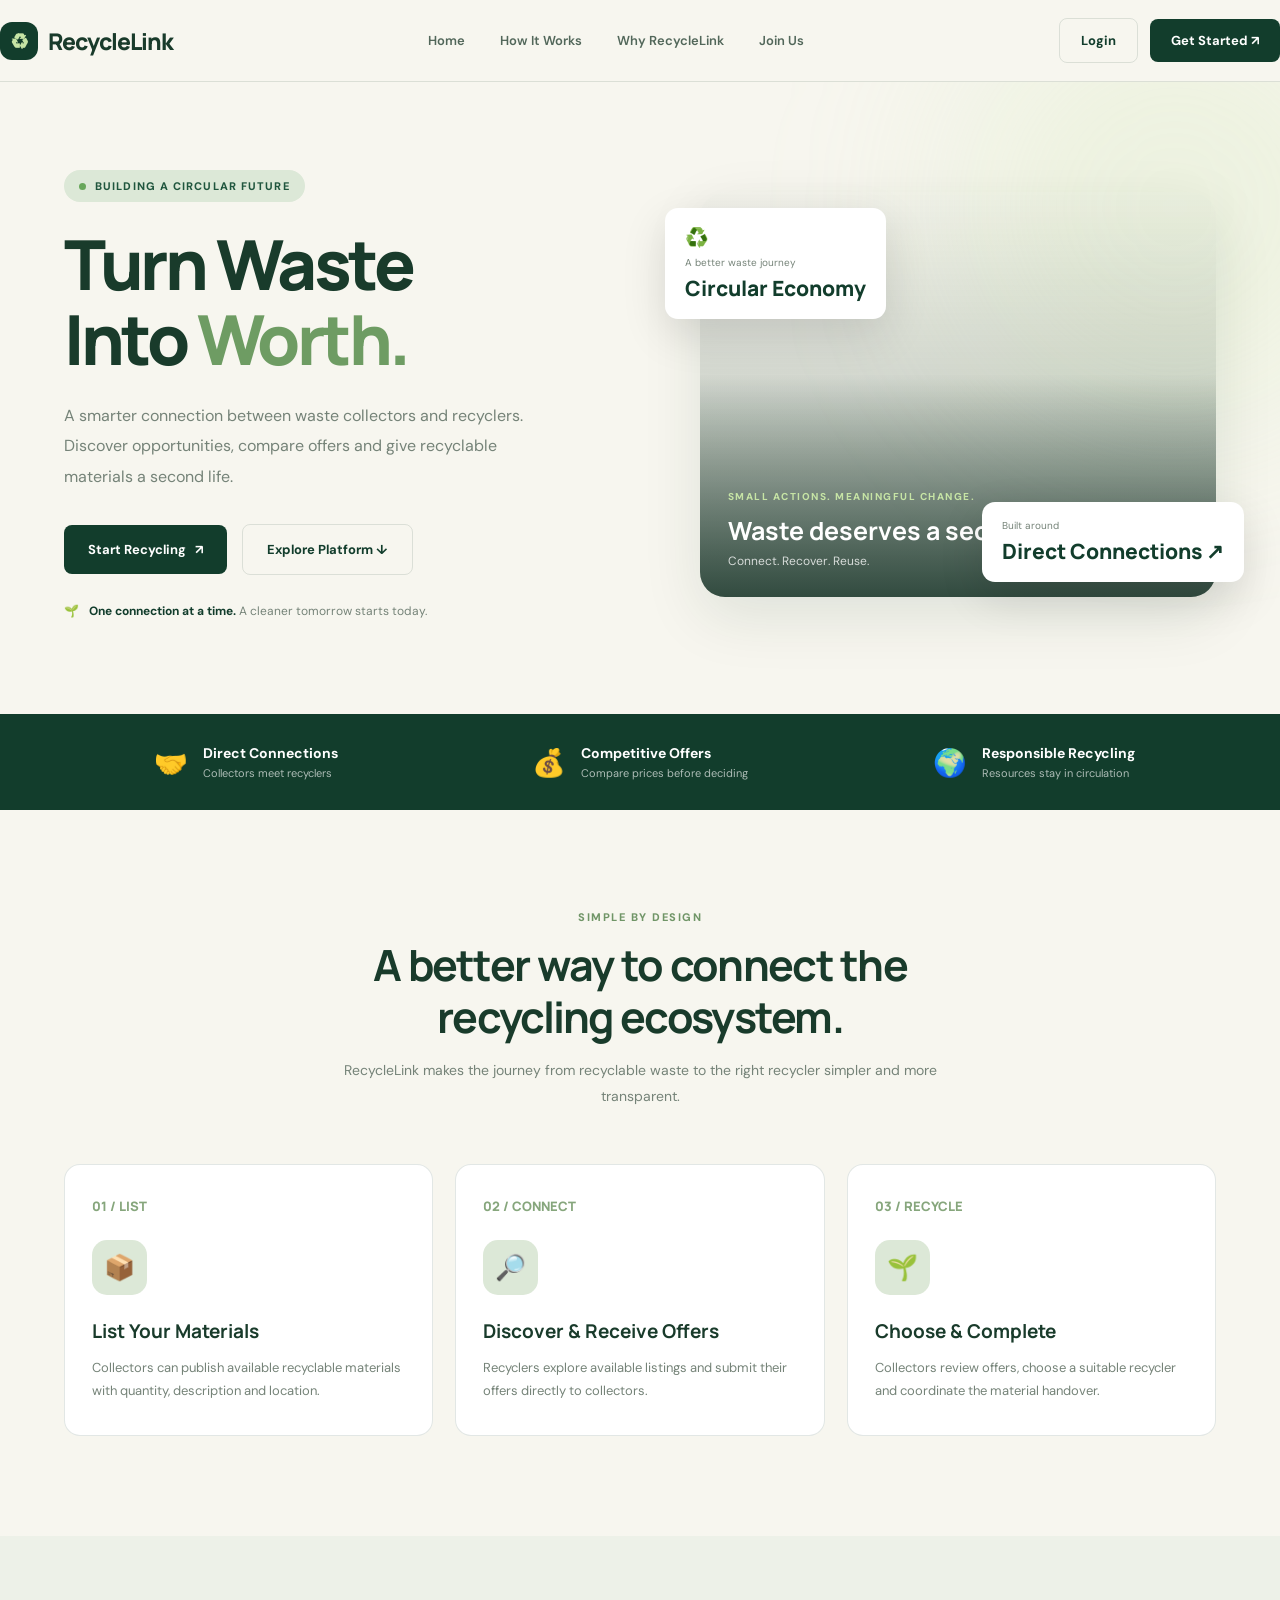
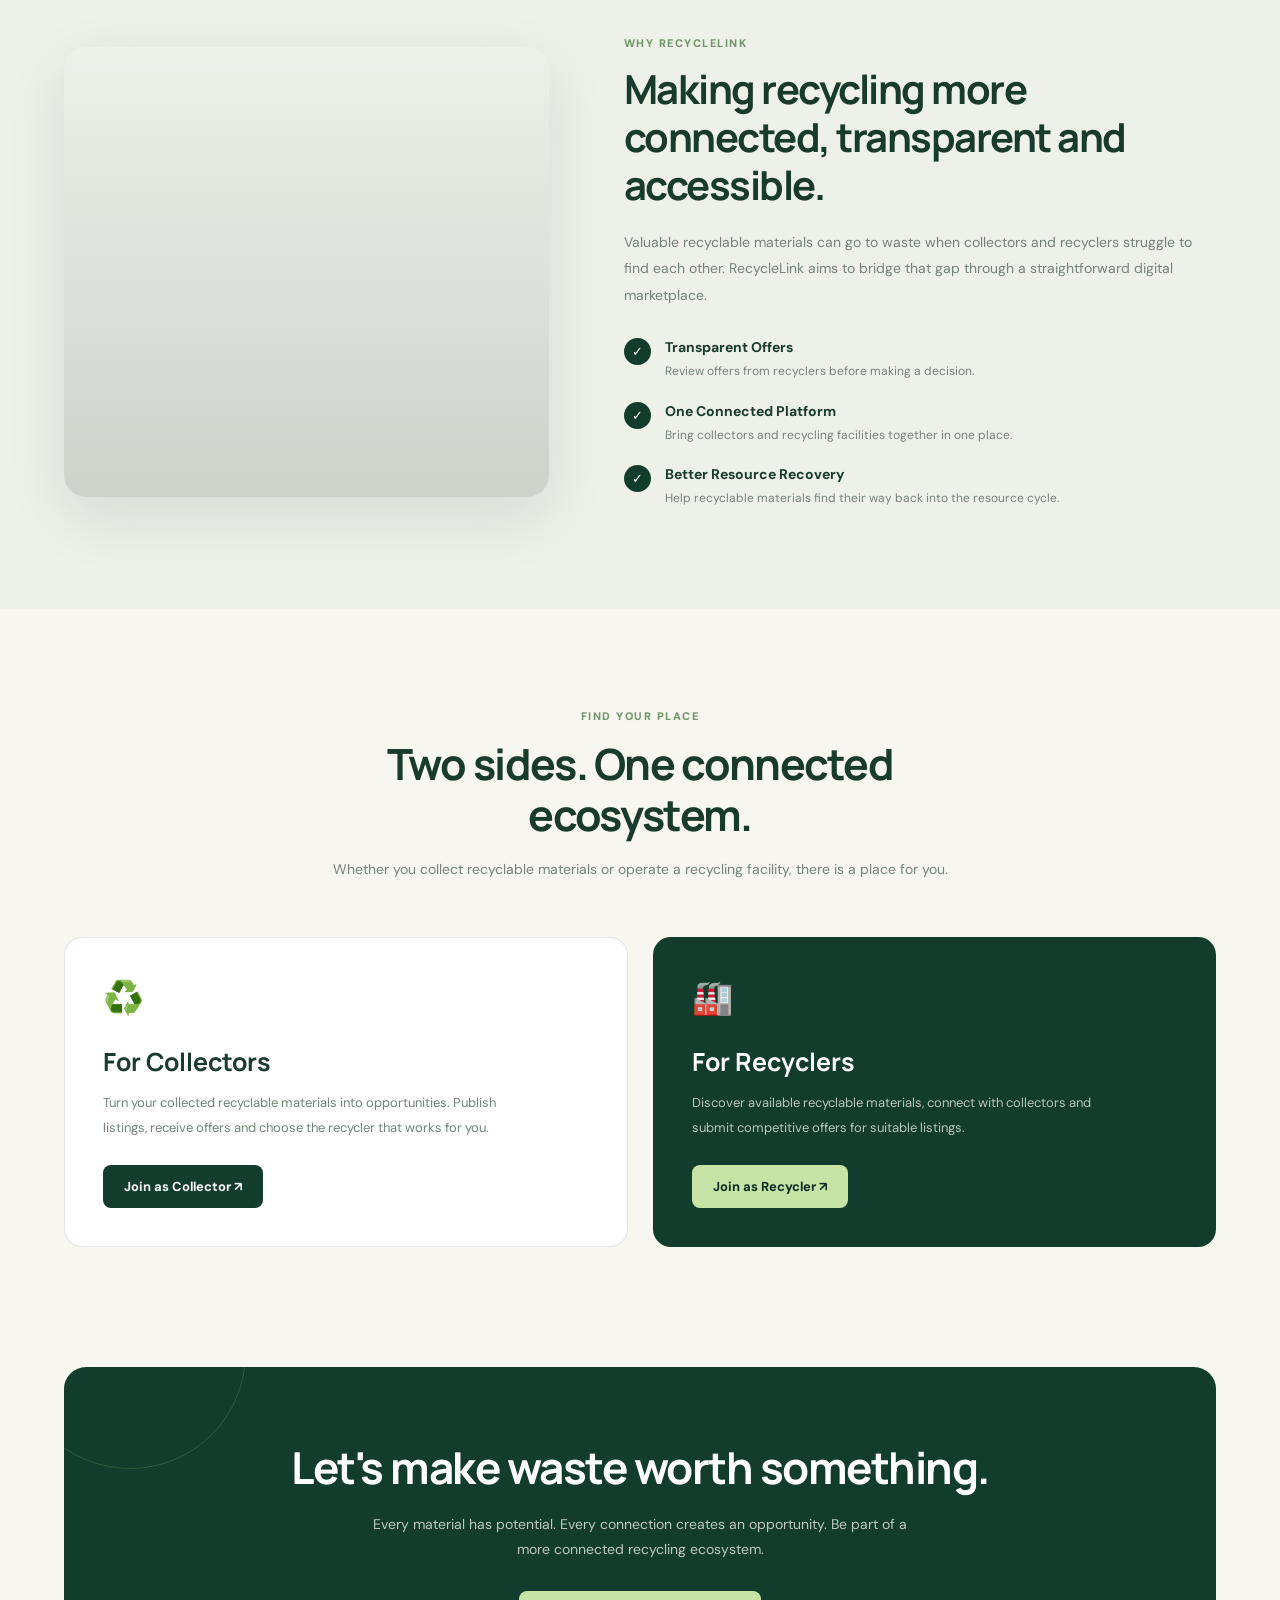
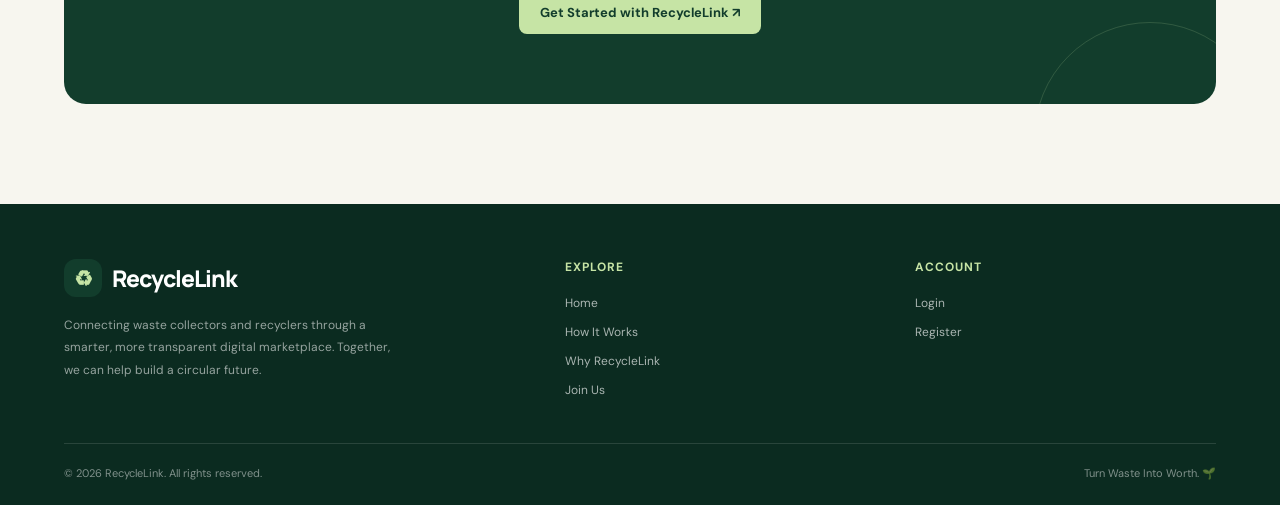
==== index.html @ 2206092a "Added landing page and dashboards" ====
<!DOCTYPE html>
<html lang="en">
<head>
    <meta charset="UTF-8">
    <meta name="viewport" content="width=device-width, initial-scale=1.0">
    <meta name="theme-color" content="#123d2c">

    <title>RecycleLink — Turn Waste Into Worth</title>

    <meta name="description" content="RecycleLink connects waste collectors with authorized recyclers. List recyclable materials, receive competitive offers and build a cleaner future.">

    <link rel="preconnect" href="https://fonts.googleapis.com">
    <link rel="preconnect" href="https://fonts.gstatic.com" crossorigin>

    <link href="https://fonts.googleapis.com/css2?family=DM+Sans:wght@400;500;600;700;800&family=Manrope:wght@400;500;600;700;800&display=swap" rel="stylesheet">

    <style>
        :root {
            --forest: #123d2c;
            --forest-dark: #0b2b20;
            --forest-light: #20563e;
            --cream: #f7f6ef;
            --cream-dark: #eeeee3;
            --sage: #dce8d7;
            --lime: #c6e4a5;
            --text: #193b2b;
            --muted: #758378;
            --white: #ffffff;
            --border: rgba(18, 61, 44, 0.12);
            --shadow: 0 20px 60px rgba(14, 48, 33, 0.10);
        }

        * {
            margin: 0;
            padding: 0;
            box-sizing: border-box;
        }

        html {
            scroll-behavior: smooth;
        }

        body {
            font-family: 'DM Sans', sans-serif;
            background: var(--cream);
            color: var(--text);
            overflow-x: hidden;
        }

        a {
            text-decoration: none;
            color: inherit;
        }

        button {
            font: inherit;
        }

        .container {
            width: min(1160px, 90%);
            margin: auto;
        }

        /* NAVBAR */

        .navbar {
            height: 82px;
            display: flex;
            align-items: center;
            position: sticky;
            top: 0;
            z-index: 1000;
            background: rgba(247, 246, 239, 0.92);
            backdrop-filter: blur(16px);
            border-bottom: 1px solid var(--border);
        }

        .nav-inner {
            display: flex;
            justify-content: space-between;
            align-items: center;
            width: 100%;
        }

        .logo {
            display: flex;
            align-items: center;
            gap: 10px;
            font-family: 'Manrope', sans-serif;
            font-size: 23px;
            font-weight: 800;
            letter-spacing: -1px;
        }

        .logo-icon {
            width: 38px;
            height: 38px;
            display: grid;
            place-items: center;
            background: var(--forest);
            color: var(--lime);
            border-radius: 12px;
            font-size: 21px;
        }

        .nav-links {
            display: flex;
            align-items: center;
            gap: 35px;
        }

        .nav-links a {
            font-size: 13px;
            font-weight: 600;
            color: #52675a;
            transition: 0.25s;
        }

        .nav-links a:hover {
            color: var(--forest);
        }

        .nav-actions {
            display: flex;
            align-items: center;
            gap: 12px;
        }

        .btn {
            display: inline-flex;
            align-items: center;
            justify-content: center;
            gap: 9px;
            border: none;
            border-radius: 8px;
            padding: 13px 21px;
            font-size: 13px;
            font-weight: 700;
            cursor: pointer;
            transition: 0.25s ease;
        }

        .btn-primary {
            background: var(--forest);
            color: white;
        }

        .btn-primary:hover {
            background: var(--forest-light);
            transform: translateY(-2px);
        }

        .btn-outline {
            border: 1px solid var(--border);
            color: var(--forest);
            background: transparent;
        }

        .btn-outline:hover {
            background: var(--sage);
        }

        .menu-toggle {
            display: none;
            background: none;
            border: none;
            font-size: 27px;
            color: var(--forest);
            cursor: pointer;
        }

        /* HERO */

        .hero {
            padding: 88px 0 95px;
            position: relative;
            overflow: hidden;
        }

        .hero::before {
            content: "";
            position: absolute;
            width: 450px;
            height: 450px;
            border-radius: 50%;
            background: rgba(198, 228, 165, 0.20);
            filter: blur(90px);
            top: -100px;
            right: -120px;
            pointer-events: none;
        }

        .hero-grid {
            display: grid;
            grid-template-columns: 1.05fr 0.95fr;
            gap: 65px;
            align-items: center;
            position: relative;
            z-index: 1;
        }

        .eyebrow {
            display: inline-flex;
            align-items: center;
            gap: 9px;
            color: var(--forest-light);
            background: var(--sage);
            border-radius: 30px;
            padding: 9px 15px;
            font-size: 11px;
            font-weight: 800;
            letter-spacing: 1.1px;
            text-transform: uppercase;
            margin-bottom: 25px;
        }

        .eyebrow span {
            width: 7px;
            height: 7px;
            background: #68a75b;
            border-radius: 50%;
        }

        .hero h1 {
            font-family: 'Manrope', sans-serif;
            font-size: clamp(43px, 5.4vw, 69px);
            line-height: 1.08;
            letter-spacing: -3.5px;
            font-weight: 800;
            max-width: 650px;
        }

        .hero h1 em {
            color: #6e9c63;
            font-style: normal;
        }

        .hero-description {
            max-width: 490px;
            color: var(--muted);
            font-size: 16px;
            line-height: 1.9;
            margin: 25px 0 32px;
        }

        .hero-actions {
            display: flex;
            align-items: center;
            gap: 15px;
            flex-wrap: wrap;
        }

        .hero-actions .btn {
            padding: 16px 24px;
        }

        .hero-note {
            margin-top: 28px;
            display: flex;
            align-items: center;
            gap: 10px;
            font-size: 12px;
            color: var(--muted);
        }

        .hero-note strong {
            color: var(--forest);
        }

        /* HERO VISUAL */

        .hero-visual {
            position: relative;
            min-height: 430px;
            display: flex;
            justify-content: center;
            align-items: center;
        }

        .visual-main {
            width: 100%;
            height: 405px;
            border-radius: 25px;
            overflow: hidden;
            position: relative;
            background:
                linear-gradient(180deg, rgba(8, 43, 27, 0.02), rgba(8, 43, 27, 0.30)),
                url("https://images.unsplash.com/photo-1542601906990-b4d3fb778b09?auto=format&fit=crop&w=1100&q=85") center/cover;
            box-shadow: var(--shadow);
        }

        .visual-overlay {
            position: absolute;
            inset: 0;
            background: linear-gradient(
                180deg,
                transparent 45%,
                rgba(8, 38, 26, 0.75) 100%
            );
        }

        .visual-content {
            position: absolute;
            bottom: 28px;
            left: 28px;
            right: 28px;
            color: white;
        }

        .visual-content small {
            color: var(--lime);
            text-transform: uppercase;
            letter-spacing: 1.5px;
            font-size: 10px;
            font-weight: 800;
        }

        .visual-content h3 {
            font-family: 'Manrope', sans-serif;
            font-size: 25px;
            margin-top: 8px;
        }

        .visual-content p {
            color: rgba(255,255,255,0.78);
            font-size: 12px;
            margin-top: 5px;
        }

        .floating-card {
            position: absolute;
            background: white;
            border-radius: 13px;
            padding: 17px 20px;
            box-shadow: 0 15px 45px rgba(0,0,0,0.12);
            animation: float 4s ease-in-out infinite;
        }

        .floating-card.top {
            top: 28px;
            left: -35px;
        }

        .floating-card.bottom {
            right: -28px;
            bottom: 28px;
            animation-delay: 1.5s;
        }

        .float-label {
            font-size: 10px;
            color: var(--muted);
            margin-bottom: 5px;
        }

        .float-value {
            font-family: 'Manrope', sans-serif;
            font-size: 21px;
            font-weight: 800;
            color: var(--forest);
        }

        .float-icon {
            font-size: 19px;
            margin-bottom: 6px;
        }

        @keyframes float {
            0%, 100% { transform: translateY(0); }
            50% { transform: translateY(-9px); }
        }

        /* TRUST STRIP */

        .trust-strip {
            background: var(--forest);
            color: white;
            padding: 30px 0;
        }

        .trust-grid {
            display: grid;
            grid-template-columns: repeat(3, 1fr);
            gap: 30px;
        }

        .trust-item {
            display: flex;
            align-items: center;
            gap: 15px;
            justify-content: center;
        }

        .trust-icon {
            font-size: 27px;
        }

        .trust-item h4 {
            font-size: 14px;
            margin-bottom: 4px;
        }

        .trust-item p {
            font-size: 11px;
            color: rgba(255,255,255,0.65);
        }

        /* SECTION COMMON */

        section.content-section {
            padding: 100px 0;
        }

        .section-heading {
            max-width: 640px;
            margin: 0 auto 55px;
            text-align: center;
        }

        .section-label {
            color: #709567;
            font-size: 11px;
            font-weight: 800;
            letter-spacing: 1.5px;
            text-transform: uppercase;
            margin-bottom: 15px;
        }

        .section-heading h2 {
            font-family: 'Manrope', sans-serif;
            font-size: clamp(30px, 4vw, 43px);
            letter-spacing: -1.7px;
            line-height: 1.2;
        }

        .section-heading p {
            color: var(--muted);
            font-size: 14px;
            line-height: 1.8;
            margin-top: 16px;
        }

        /* HOW IT WORKS */

        .steps-grid {
            display: grid;
            grid-template-columns: repeat(3, 1fr);
            gap: 22px;
        }

        .step-card {
            background: white;
            border: 1px solid var(--border);
            border-radius: 16px;
            padding: 32px 27px;
            transition: 0.3s;
        }

        .step-card:hover {
            transform: translateY(-7px);
            box-shadow: var(--shadow);
        }

        .step-number {
            color: #86a67c;
            font-family: 'Manrope', sans-serif;
            font-size: 13px;
            font-weight: 800;
            margin-bottom: 25px;
        }

        .step-icon {
            width: 55px;
            height: 55px;
            background: var(--sage);
            border-radius: 15px;
            display: grid;
            place-items: center;
            font-size: 25px;
            margin-bottom: 23px;
        }

        .step-card h3 {
            font-family: 'Manrope', sans-serif;
            font-size: 19px;
            margin-bottom: 12px;
        }

        .step-card p {
            color: var(--muted);
            font-size: 13px;
            line-height: 1.8;
        }

        /* WHY SECTION */

        .why-section {
            background: #edf1e8;
        }

        .why-grid {
            display: grid;
            grid-template-columns: 0.9fr 1.1fr;
            gap: 75px;
            align-items: center;
        }

        .why-image {
            height: 450px;
            border-radius: 22px;
            background:
                linear-gradient(180deg, transparent, rgba(12,43,27,0.15)),
                url("https://images.unsplash.com/photo-1532996122724-e3c354a0b15b?auto=format&fit=crop&w=1000&q=85") center/cover;
            box-shadow: var(--shadow);
        }

        .why-content .section-label {
            text-align: left;
        }

        .why-content h2 {
            font-family: 'Manrope', sans-serif;
            font-size: 40px;
            line-height: 1.2;
            letter-spacing: -1.5px;
            margin-bottom: 20px;
        }

        .why-content > p {
            font-size: 14px;
            line-height: 1.9;
            color: var(--muted);
            margin-bottom: 30px;
        }

        .feature-list {
            display: grid;
            gap: 20px;
        }

        .feature {
            display: flex;
            gap: 14px;
            align-items: flex-start;
        }

        .feature-check {
            flex-shrink: 0;
            width: 27px;
            height: 27px;
            background: var(--forest);
            color: white;
            border-radius: 50%;
            display: grid;
            place-items: center;
            font-size: 13px;
        }

        .feature h4 {
            font-size: 14px;
            margin-bottom: 5px;
        }

        .feature p {
            color: var(--muted);
            font-size: 12px;
            line-height: 1.7;
        }

        /* USER TYPES */

        .user-grid {
            display: grid;
            grid-template-columns: 1fr 1fr;
            gap: 25px;
        }

        .user-card {
            padding: 38px;
            border-radius: 18px;
            background: white;
            border: 1px solid var(--border);
            transition: 0.3s;
        }

        .user-card:hover {
            transform: translateY(-5px);
            box-shadow: var(--shadow);
        }

        .user-card.dark {
            background: var(--forest);
            color: white;
        }

        .user-icon {
            font-size: 33px;
            margin-bottom: 25px;
        }

        .user-card h3 {
            font-family: 'Manrope', sans-serif;
            font-size: 25px;
            margin-bottom: 12px;
        }

        .user-card p {
            font-size: 13px;
            line-height: 1.9;
            color: var(--muted);
            margin-bottom: 25px;
            max-width: 420px;
        }

        .user-card.dark p {
            color: rgba(255,255,255,0.7);
        }

        .user-card.dark .btn {
            background: var(--lime);
            color: var(--forest-dark);
        }

        .user-card.dark .btn:hover {
            background: white;
        }

        /* CTA */

        .cta-section {
            padding: 20px 0 100px;
        }

        .cta-box {
            background: var(--forest);
            color: white;
            padding: 70px 30px;
            border-radius: 22px;
            text-align: center;
            position: relative;
            overflow: hidden;
        }

        .cta-box::before,
        .cta-box::after {
            content: "";
            position: absolute;
            width: 230px;
            height: 230px;
            border: 1px solid rgba(198,228,165,0.17);
            border-radius: 50%;
        }

        .cta-box::before {
            top: -130px;
            left: -50px;
        }

        .cta-box::after {
            bottom: -150px;
            right: -50px;
        }

        .cta-box h2 {
            font-family: 'Manrope', sans-serif;
            font-size: clamp(30px, 4vw, 44px);
            letter-spacing: -1.5px;
            margin-bottom: 15px;
            position: relative;
            z-index: 1;
        }

        .cta-box p {
            font-size: 14px;
            line-height: 1.8;
            color: rgba(255,255,255,0.72);
            max-width: 540px;
            margin: 0 auto 28px;
            position: relative;
            z-index: 1;
        }

        .cta-box .btn {
            background: var(--lime);
            color: var(--forest);
            position: relative;
            z-index: 1;
        }

        .cta-box .btn:hover {
            background: white;
            transform: translateY(-2px);
        }

        /* FOOTER */

        footer {
            background: #0b2b20;
            color: white;
            padding: 55px 0 25px;
        }

        .footer-grid {
            display: grid;
            grid-template-columns: 1.5fr 1fr 1fr;
            gap: 50px;
            padding-bottom: 45px;
        }

        .footer-brand p {
            max-width: 330px;
            font-size: 12px;
            line-height: 1.9;
            color: rgba(255,255,255,0.57);
            margin-top: 17px;
        }

        .footer-heading {
            font-size: 12px;
            color: var(--lime);
            margin-bottom: 20px;
            letter-spacing: 1px;
            text-transform: uppercase;
        }

        .footer-links {
            display: grid;
            gap: 13px;
        }

        .footer-links a {
            font-size: 12px;
            color: rgba(255,255,255,0.65);
            transition: 0.2s;
        }

        .footer-links a:hover {
            color: var(--lime);
        }

        .footer-bottom {
            border-top: 1px solid rgba(255,255,255,0.12);
            padding-top: 22px;
            display: flex;
            justify-content: space-between;
            gap: 15px;
            color: rgba(255,255,255,0.48);
            font-size: 11px;
        }

        /* ANIMATIONS */

        .reveal {
            opacity: 0;
            transform: translateY(25px);
            transition: opacity 0.7s ease, transform 0.7s ease;
        }

        .reveal.visible {
            opacity: 1;
            transform: translateY(0);
        }

        /* RESPONSIVE */

        @media(max-width: 900px) {
            .hero-grid {
                grid-template-columns: 1fr;
                gap: 40px;
            }

            .hero-visual {
                max-width: 600px;
                width: 100%;
                margin: auto;
            }

            .why-grid {
                grid-template-columns: 1fr;
                gap: 40px;
            }

            .why-image {
                height: 350px;
            }

            .nav-links {
                gap: 18px;
            }
        }

        @media(max-width: 650px) {
            .navbar {
                height: 70px;
            }

            .menu-toggle {
                display: block;
            }

            .nav-links {
                display: none;
                position: absolute;
                top: 70px;
                left: 0;
                width: 100%;
                padding: 25px 5%;
                background: var(--cream);
                border-bottom: 1px solid var(--border);
                flex-direction: column;
                align-items: flex-start;
                gap: 23px;
            }

            .nav-links.active {
                display: flex;
            }

            .nav-actions .btn-outline {
                display: none;
            }

            .nav-actions .btn {
                padding: 10px 13px;
                font-size: 11px;
            }

            .logo {
                font-size: 19px;
            }

            .hero {
                padding: 65px 0 70px;
            }

            .hero h1 {
                font-size: 46px;
                letter-spacing: -2.5px;
            }

            .hero-description {
                font-size: 14px;
            }

            .hero-visual {
                min-height: 330px;
            }

            .visual-main {
                height: 310px;
            }

            .floating-card.top {
                left: -8px;
            }

            .floating-card.bottom {
                right: -8px;
            }

            .trust-grid {
                grid-template-columns: 1fr;
                gap: 23px;
            }

            .trust-item {
                justify-content: flex-start;
            }

            section.content-section {
                padding: 70px 0;
            }

            .steps-grid {
                grid-template-columns: 1fr;
            }

            .user-grid {
                grid-template-columns: 1fr;
            }

            .user-card {
                padding: 28px;
            }

            .why-content h2 {
                font-size: 33px;
            }

            .footer-grid {
                grid-template-columns: 1fr 1fr;
                gap: 35px 20px;
            }

            .footer-brand {
                grid-column: 1 / -1;
            }

            .footer-bottom {
                flex-direction: column;
            }

            .cta-box {
                padding: 55px 23px;
            }
        }

        @media(prefers-reduced-motion: reduce) {
            *, *::before, *::after {
                scroll-behavior: auto !important;
                animation-duration: 0.01ms !important;
                transition-duration: 0.01ms !important;
            }

            .reveal {
                opacity: 1;
                transform: none;
            }
        }
    </style>
</head>

<body>

    <!-- NAVBAR -->

    <header class="navbar">
        <div class="container nav-inner">

            <a href="index.html" class="logo">
                <span class="logo-icon">♻</span>
                RecycleLink
            </a>

            <nav class="nav-links" id="navLinks">
                <a href="#home">Home</a>
                <a href="#how-it-works">How It Works</a>
                <a href="#why-us">Why RecycleLink</a>
                <a href="#join">Join Us</a>
            </nav>

            <div class="nav-actions">
                <a href="login.html" class="btn btn-outline">Login</a>
                <a href="register.html" class="btn btn-primary">Get Started ↗</a>
                <button class="menu-toggle" id="menuToggle" aria-label="Toggle navigation" aria-expanded="false">☰</button>
            </div>

        </div>
    </header>


    <main>

        <!-- HERO -->

        <section class="hero" id="home">
            <div class="container hero-grid">

                <div class="hero-content reveal">

                    <div class="eyebrow">
                        <span></span>
                        Building a circular future
                    </div>

                    <h1>
                        Turn Waste<br>
                        Into <em>Worth.</em>
                    </h1>

                    <p class="hero-description">
                        A smarter connection between waste collectors
                        and recyclers. Discover opportunities, compare
                        offers and give recyclable materials a second life.
                    </p>

                    <div class="hero-actions">
                        <a href="register.html" class="btn btn-primary">
                            Start Recycling <span>↗</span>
                        </a>

                        <a href="#how-it-works" class="btn btn-outline">
                            Explore Platform ↓
                        </a>
                    </div>

                    <div class="hero-note">
                        <span>🌱</span>
                        <span><strong>One connection at a time.</strong> A cleaner tomorrow starts today.</span>
                    </div>

                </div>

                <div class="hero-visual reveal">

                    <div class="visual-main">
                        <div class="visual-overlay"></div>

                        <div class="visual-content">
                            <small>Small actions. Meaningful change.</small>
                            <h3>Waste deserves a second life.</h3>
                            <p>Connect. Recover. Reuse.</p>
                        </div>
                    </div>

                    <div class="floating-card top">
                        <div class="float-icon">♻️</div>
                        <div class="float-label">A better waste journey</div>
                        <div class="float-value">Circular Economy</div>
                    </div>

                    <div class="floating-card bottom">
                        <div class="float-label">Built around</div>
                        <div class="float-value">Direct Connections ↗</div>
                    </div>

                </div>

            </div>
        </section>


        <!-- TRUST STRIP -->

        <section class="trust-strip">
            <div class="container trust-grid">

                <div class="trust-item">
                    <div class="trust-icon">🤝</div>
                    <div>
                        <h4>Direct Connections</h4>
                        <p>Collectors meet recyclers</p>
                    </div>
                </div>

                <div class="trust-item">
                    <div class="trust-icon">💰</div>
                    <div>
                        <h4>Competitive Offers</h4>
                        <p>Compare prices before deciding</p>
                    </div>
                </div>

                <div class="trust-item">
                    <div class="trust-icon">🌍</div>
                    <div>
                        <h4>Responsible Recycling</h4>
                        <p>Resources stay in circulation</p>
                    </div>
                </div>

            </div>
        </section>


        <!-- HOW IT WORKS -->

        <section class="content-section" id="how-it-works">

            <div class="container">

                <div class="section-heading reveal">
                    <div class="section-label">Simple by design</div>
                    <h2>A better way to connect the recycling ecosystem.</h2>
                    <p>
                        RecycleLink makes the journey from recyclable
                        waste to the right recycler simpler and more transparent.
                    </p>
                </div>

                <div class="steps-grid">

                    <article class="step-card reveal">
                        <div class="step-number">01 / LIST</div>
                        <div class="step-icon">📦</div>
                        <h3>List Your Materials</h3>
                        <p>
                            Collectors can publish available recyclable
                            materials with quantity, description and location.
                        </p>
                    </article>

                    <article class="step-card reveal">
                        <div class="step-number">02 / CONNECT</div>
                        <div class="step-icon">🔎</div>
                        <h3>Discover & Receive Offers</h3>
                        <p>
                            Recyclers explore available listings and submit
                            their offers directly to collectors.
                        </p>
                    </article>

                    <article class="step-card reveal">
                        <div class="step-number">03 / RECYCLE</div>
                        <div class="step-icon">🌱</div>
                        <h3>Choose & Complete</h3>
                        <p>
                            Collectors review offers, choose a suitable
                            recycler and coordinate the material handover.
                        </p>
                    </article>

                </div>

            </div>

        </section>


        <!-- WHY RECYCLELINK -->

        <section class="content-section why-section" id="why-us">

            <div class="container why-grid">

                <div class="why-image reveal"></div>

                <div class="why-content reveal">

                    <div class="section-label">Why RecycleLink</div>

                    <h2>Making recycling more connected, transparent and accessible.</h2>

                    <p>
                        Valuable recyclable materials can go to waste when
                        collectors and recyclers struggle to find each other.
                        RecycleLink aims to bridge that gap through a
                        straightforward digital marketplace.
                    </p>

                    <div class="feature-list">

                        <div class="feature">
                            <div class="feature-check">✓</div>
                            <div>
                                <h4>Transparent Offers</h4>
                                <p>Review offers from recyclers before making a decision.</p>
                            </div>
                        </div>

                        <div class="feature">
                            <div class="feature-check">✓</div>
                            <div>
                                <h4>One Connected Platform</h4>
                                <p>Bring collectors and recycling facilities together in one place.</p>
                            </div>
                        </div>

                        <div class="feature">
                            <div class="feature-check">✓</div>
                            <div>
                                <h4>Better Resource Recovery</h4>
                                <p>Help recyclable materials find their way back into the resource cycle.</p>
                            </div>
                        </div>

                    </div>

                </div>

            </div>

        </section>


        <!-- JOIN AS COLLECTOR OR RECYCLER -->

        <section class="content-section" id="join">

            <div class="container">

                <div class="section-heading reveal">
                    <div class="section-label">Find your place</div>
                    <h2>Two sides. One connected ecosystem.</h2>
                    <p>
                        Whether you collect recyclable materials or
                        operate a recycling facility, there is a place for you.
                    </p>
                </div>

                <div class="user-grid">

                    <article class="user-card reveal">

                        <div class="user-icon">♻️</div>

                        <h3>For Collectors</h3>

                        <p>
                            Turn your collected recyclable materials into
                            opportunities. Publish listings, receive offers
                            and choose the recycler that works for you.
                        </p>

                        <a href="register.html?role=collector" class="btn btn-primary">
                            Join as Collector ↗
                        </a>

                    </article>

                    <article class="user-card dark reveal">

                        <div class="user-icon">🏭</div>

                        <h3>For Recyclers</h3>

                        <p>
                            Discover available recyclable materials,
                            connect with collectors and submit competitive
                            offers for suitable listings.
                        </p>

                        <a href="register.html?role=recycler" class="btn">
                            Join as Recycler ↗
                        </a>

                    </article>

                </div>

            </div>

        </section>


        <!-- FINAL CTA -->

        <section class="cta-section">
            <div class="container">

                <div class="cta-box reveal">

                    <h2>Let's make waste worth something.</h2>

                    <p>
                        Every material has potential. Every connection
                        creates an opportunity. Be part of a more connected
                        recycling ecosystem.
                    </p>

                    <a href="register.html" class="btn">
                        Get Started with RecycleLink ↗
                    </a>

                </div>

            </div>
        </section>

    </main>


    <!-- FOOTER -->

    <footer>

        <div class="container">

            <div class="footer-grid">

                <div class="footer-brand">

                    <a href="index.html" class="logo">
                        <span class="logo-icon">♻</span>
                        RecycleLink
                    </a>

                    <p>
                        Connecting waste collectors and recyclers through
                        a smarter, more transparent digital marketplace.
                        Together, we can help build a circular future.
                    </p>

                </div>

                <div>
                    <h4 class="footer-heading">Explore</h4>
                    <div class="footer-links">
                        <a href="#home">Home</a>
                        <a href="#how-it-works">How It Works</a>
                        <a href="#why-us">Why RecycleLink</a>
                        <a href="#join">Join Us</a>
                    </div>
                </div>

                <div>
                    <h4 class="footer-heading">Account</h4>
                    <div class="footer-links">
                        <a href="login.html">Login</a>
                        <a href="register.html">Register</a>
                    </div>
                </div>

            </div>

            <div class="footer-bottom">
                <p>© <span id="year"></span> RecycleLink. All rights reserved.</p>
                <p>Turn Waste Into Worth. 🌱</p>
            </div>

        </div>

    </footer>


    <!-- VANILLA JAVASCRIPT -->

    <script>

        // Mobile navigation

        const menuToggle = document.getElementById("menuToggle");
        const navLinks = document.getElementById("navLinks");

        menuToggle.addEventListener("click", () => {
            const isOpen = navLinks.classList.toggle("active");
            menuToggle.setAttribute("aria-expanded", String(isOpen));
            menuToggle.textContent = isOpen ? "✕" : "☰";
        });

        // Close mobile navigation after clicking a link

        document.querySelectorAll(".nav-links a").forEach(link => {
            link.addEventListener("click", () => {
                navLinks.classList.remove("active");
                menuToggle.setAttribute("aria-expanded", "false");
                menuToggle.textContent = "☰";
            });
        });

        // Dynamic footer year

        document.getElementById("year").textContent =
            new Date().getFullYear();

        // Scroll reveal animations

        const revealElements = document.querySelectorAll(".reveal");

        if ("IntersectionObserver" in window) {
            const observer = new IntersectionObserver((entries, obs) => {

                entries.forEach(entry => {
                    if (entry.isIntersecting) {
                        entry.target.classList.add("visible");
                        obs.unobserve(entry.target);
                    }
                });

            }, {
                threshold: 0.12
            });

            revealElements.forEach(element => {
                observer.observe(element);
            });
        } else {
            revealElements.forEach(element => {
                element.classList.add("visible");
            });
        }

    </script>

</body>
</html>
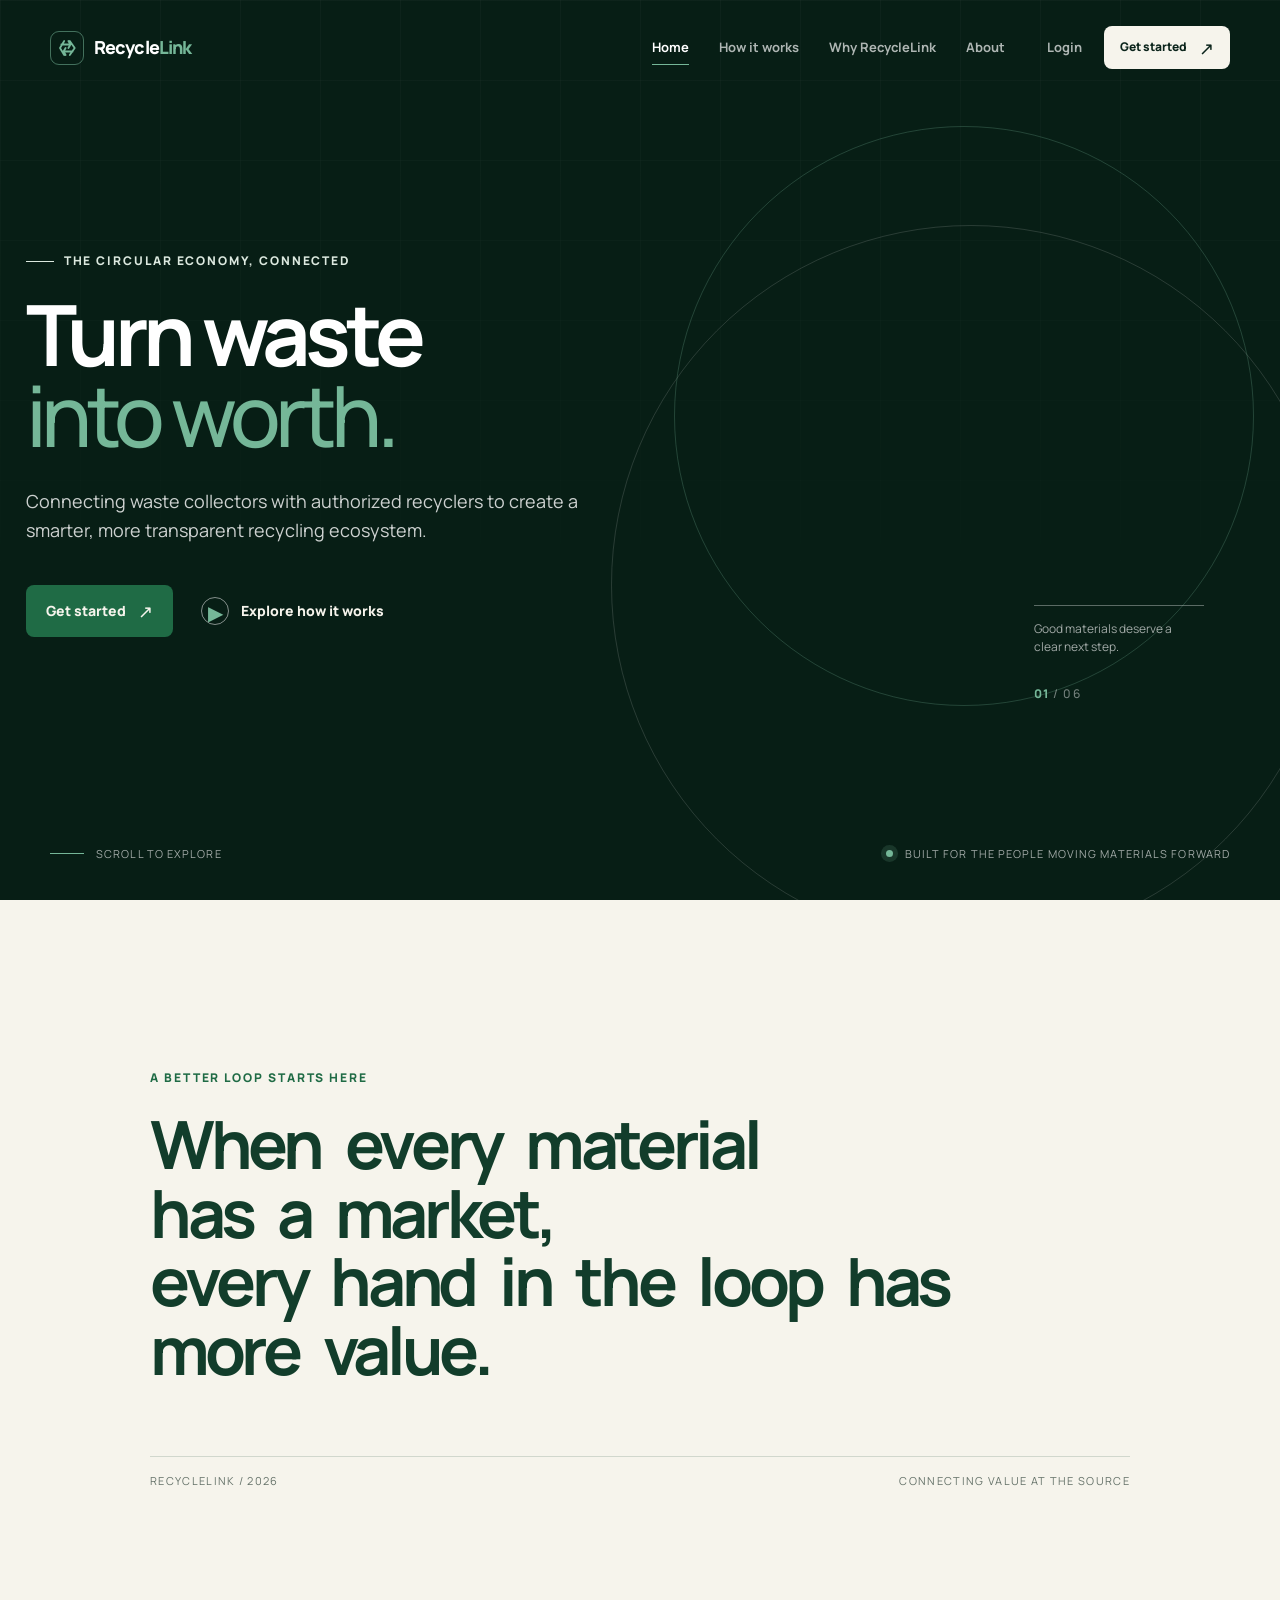
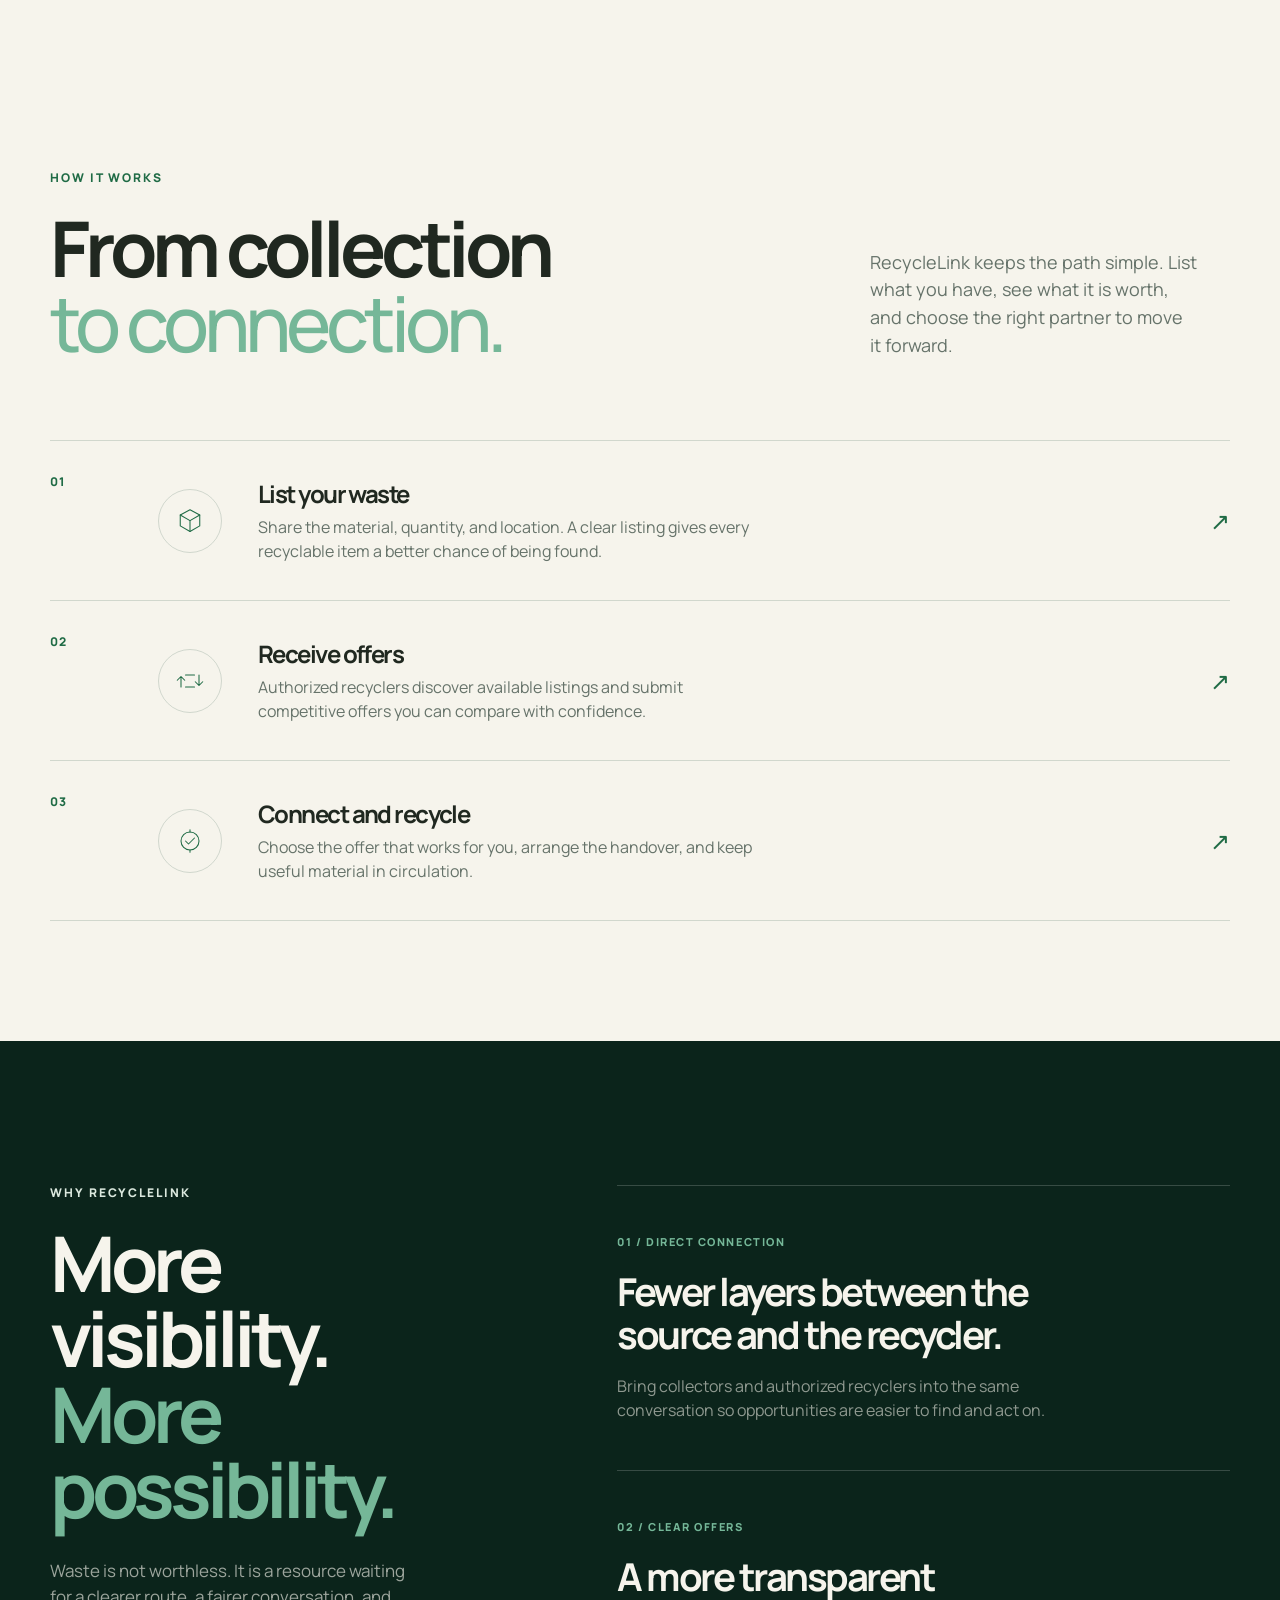
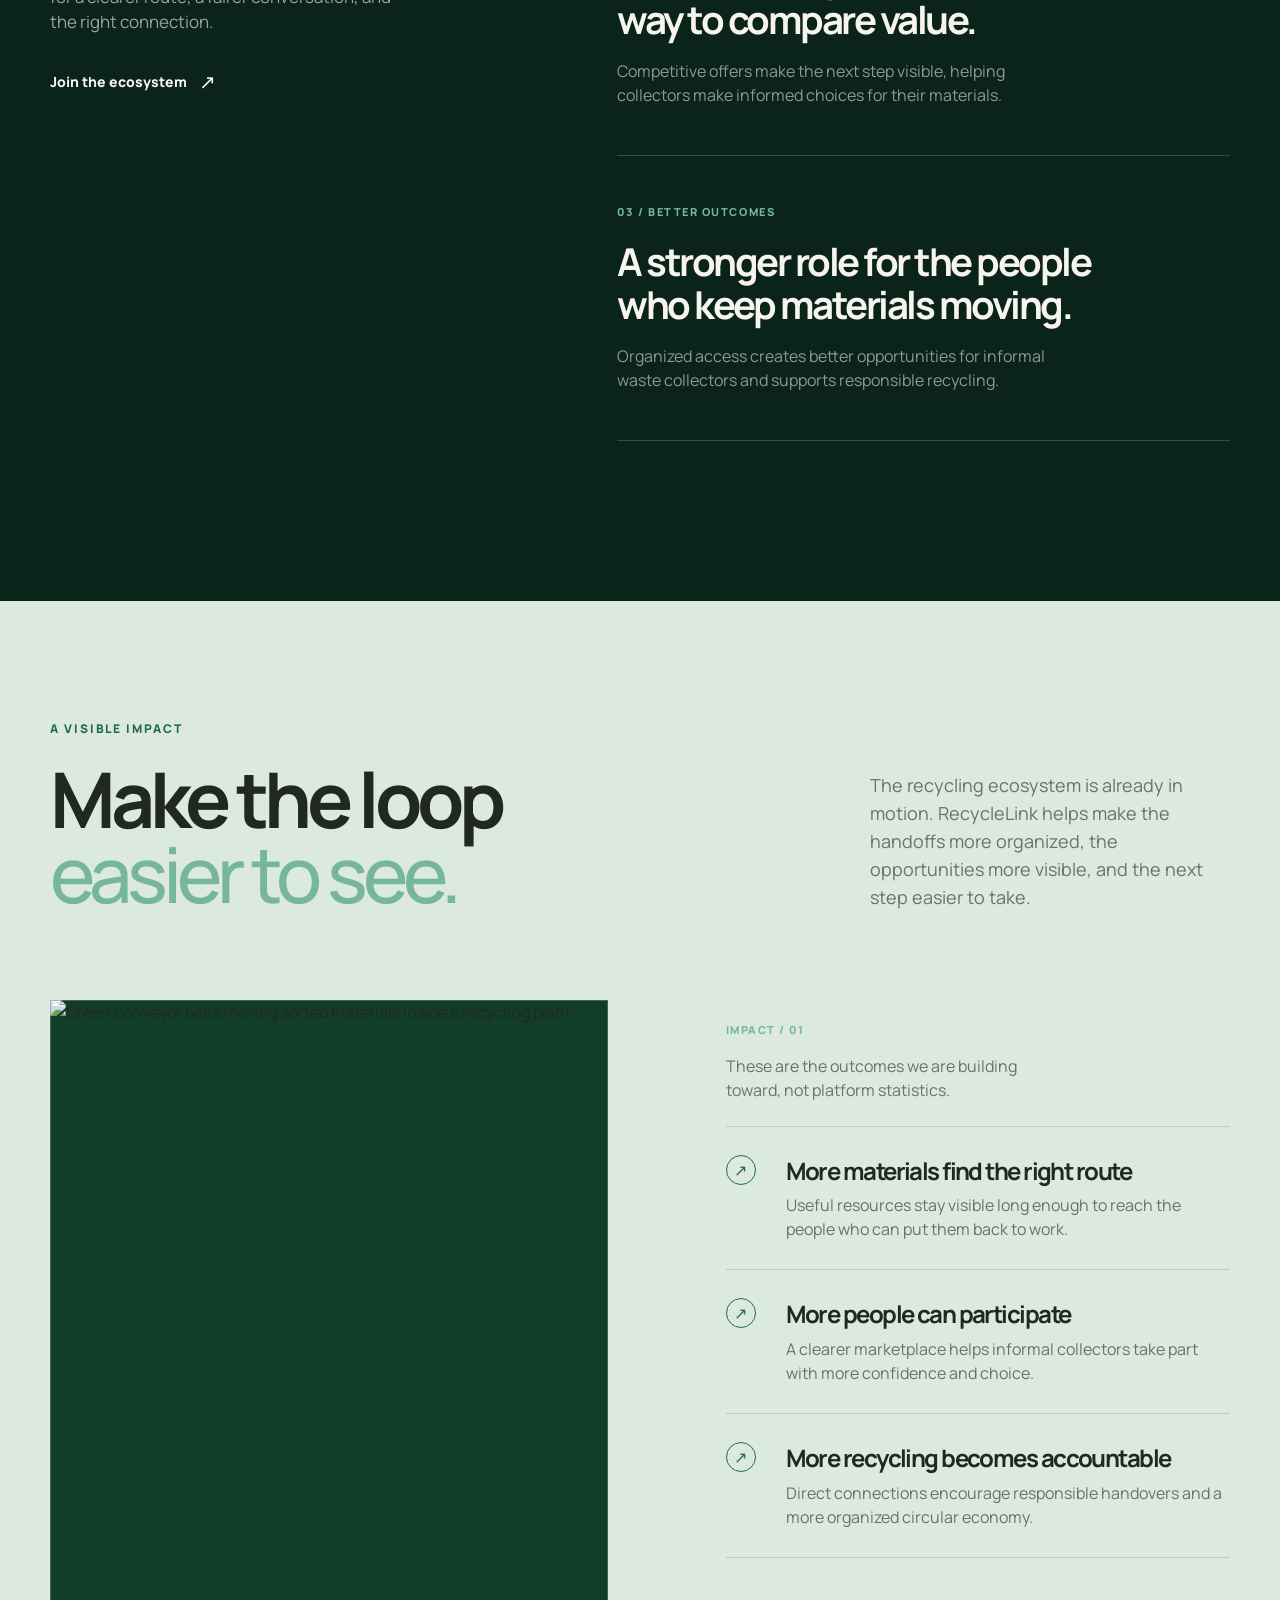
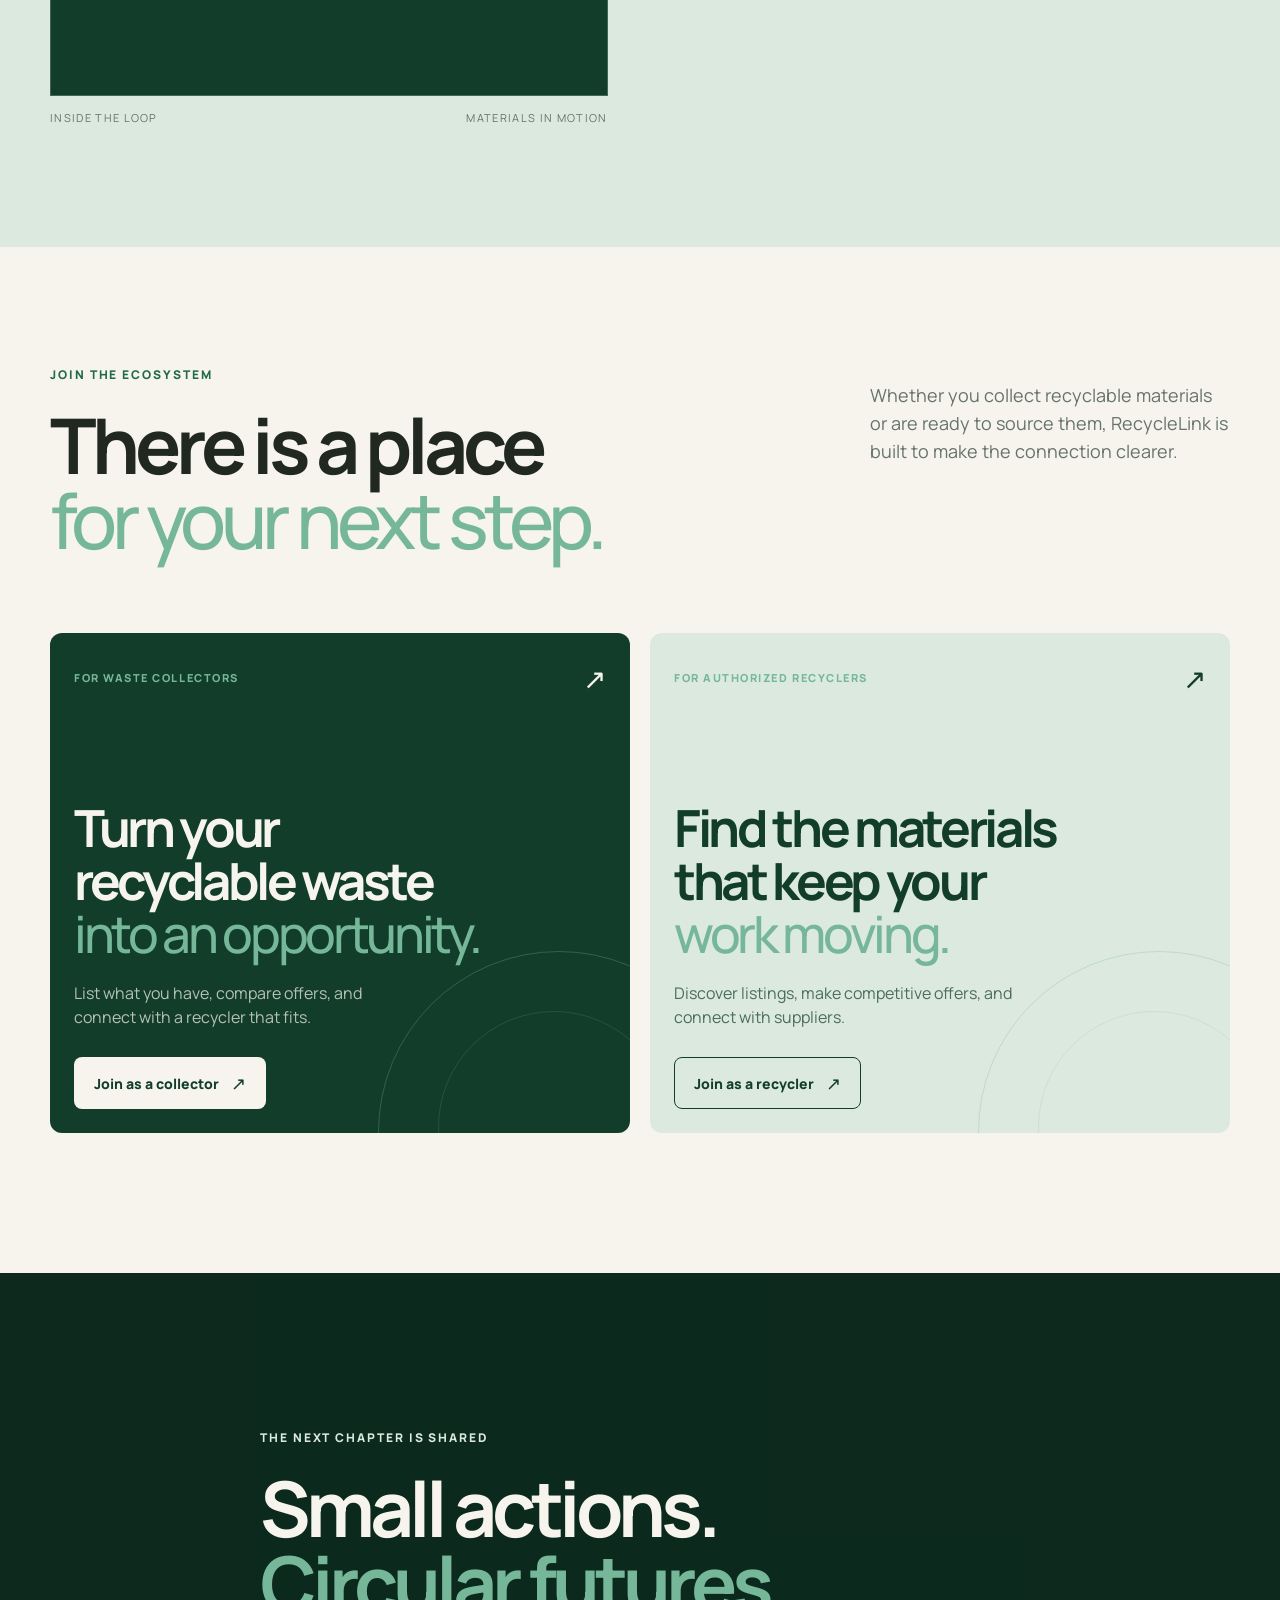
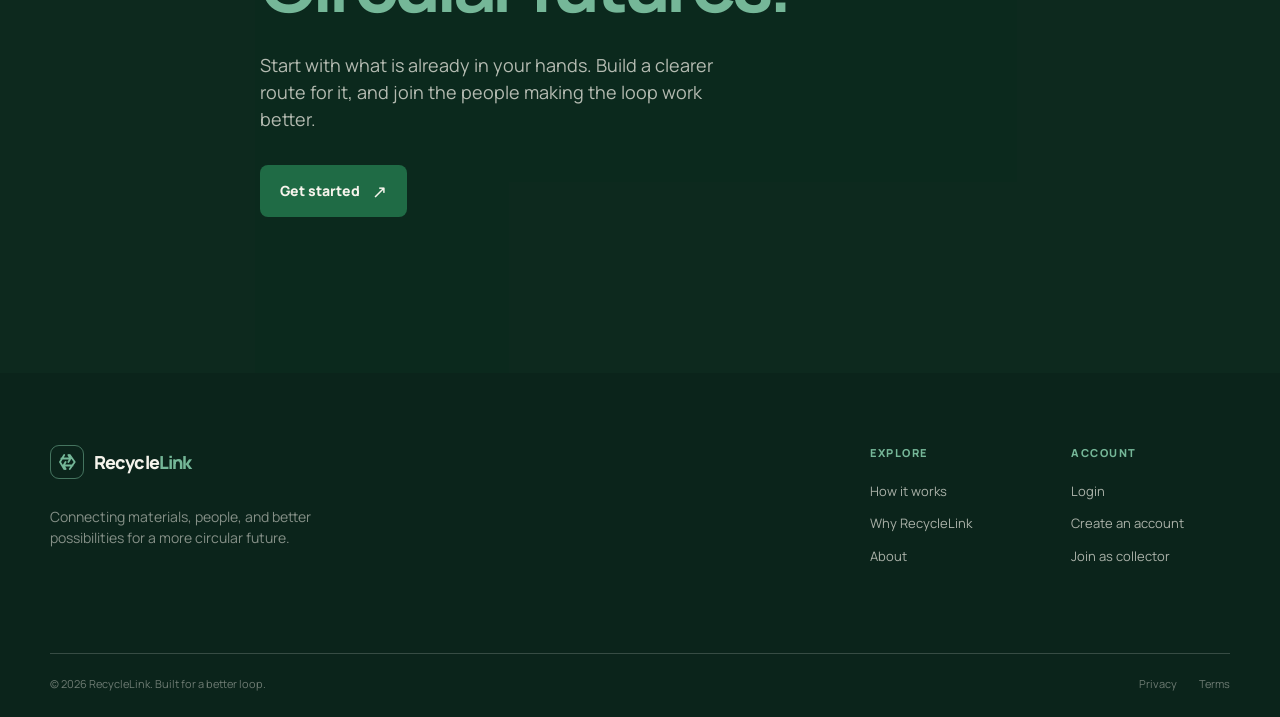
==== commit bfe3f3e8: "Updated Landing page and added offer acceptance in the backend" ====
--- a/index.html
+++ b/index.html
@@ -1,1367 +1,237 @@
-
-<!DOCTYPE html>
+<!doctype html>
 <html lang="en">
 <head>
-    <meta charset="UTF-8">
-    <meta name="viewport" content="width=device-width, initial-scale=1.0">
-    <meta name="theme-color" content="#123d2c">
-
-    <title>RecycleLink — Turn Waste Into Worth</title>
-
-    <meta name="description" content="RecycleLink connects waste collectors with authorized recyclers. List recyclable materials, receive competitive offers and build a cleaner future.">
-
-    <link rel="preconnect" href="https://fonts.googleapis.com">
-    <link rel="preconnect" href="https://fonts.gstatic.com" crossorigin>
-
-    <link href="https://fonts.googleapis.com/css2?family=DM+Sans:wght@400;500;600;700;800&family=Manrope:wght@400;500;600;700;800&display=swap" rel="stylesheet">
-
-    <style>
-        :root {
-            --forest: #123d2c;
-            --forest-dark: #0b2b20;
-            --forest-light: #20563e;
-            --cream: #f7f6ef;
-            --cream-dark: #eeeee3;
-            --sage: #dce8d7;
-            --lime: #c6e4a5;
-            --text: #193b2b;
-            --muted: #758378;
-            --white: #ffffff;
-            --border: rgba(18, 61, 44, 0.12);
-            --shadow: 0 20px 60px rgba(14, 48, 33, 0.10);
-        }
-
-        * {
-            margin: 0;
-            padding: 0;
-            box-sizing: border-box;
-        }
-
-        html {
-            scroll-behavior: smooth;
-        }
-
-        body {
-            font-family: 'DM Sans', sans-serif;
-            background: var(--cream);
-            color: var(--text);
-            overflow-x: hidden;
-        }
-
-        a {
-            text-decoration: none;
-            color: inherit;
-        }
-
-        button {
-            font: inherit;
-        }
-
-        .container {
-            width: min(1160px, 90%);
-            margin: auto;
-        }
-
-        /* NAVBAR */
-
-        .navbar {
-            height: 82px;
-            display: flex;
-            align-items: center;
-            position: sticky;
-            top: 0;
-            z-index: 1000;
-            background: rgba(247, 246, 239, 0.92);
-            backdrop-filter: blur(16px);
-            border-bottom: 1px solid var(--border);
-        }
-
-        .nav-inner {
-            display: flex;
-            justify-content: space-between;
-            align-items: center;
-            width: 100%;
-        }
-
-        .logo {
-            display: flex;
-            align-items: center;
-            gap: 10px;
-            font-family: 'Manrope', sans-serif;
-            font-size: 23px;
-            font-weight: 800;
-            letter-spacing: -1px;
-        }
-
-        .logo-icon {
-            width: 38px;
-            height: 38px;
-            display: grid;
-            place-items: center;
-            background: var(--forest);
-            color: var(--lime);
-            border-radius: 12px;
-            font-size: 21px;
-        }
-
-        .nav-links {
-            display: flex;
-            align-items: center;
-            gap: 35px;
-        }
-
-        .nav-links a {
-            font-size: 13px;
-            font-weight: 600;
-            color: #52675a;
-            transition: 0.25s;
-        }
-
-        .nav-links a:hover {
-            color: var(--forest);
-        }
-
-        .nav-actions {
-            display: flex;
-            align-items: center;
-            gap: 12px;
-        }
-
-        .btn {
-            display: inline-flex;
-            align-items: center;
-            justify-content: center;
-            gap: 9px;
-            border: none;
-            border-radius: 8px;
-            padding: 13px 21px;
-            font-size: 13px;
-            font-weight: 700;
-            cursor: pointer;
-            transition: 0.25s ease;
-        }
-
-        .btn-primary {
-            background: var(--forest);
-            color: white;
-        }
-
-        .btn-primary:hover {
-            background: var(--forest-light);
-            transform: translateY(-2px);
-        }
-
-        .btn-outline {
-            border: 1px solid var(--border);
-            color: var(--forest);
-            background: transparent;
-        }
-
-        .btn-outline:hover {
-            background: var(--sage);
-        }
-
-        .menu-toggle {
-            display: none;
-            background: none;
-            border: none;
-            font-size: 27px;
-            color: var(--forest);
-            cursor: pointer;
-        }
-
-        /* HERO */
-
-        .hero {
-            padding: 88px 0 95px;
-            position: relative;
-            overflow: hidden;
-        }
-
-        .hero::before {
-            content: "";
-            position: absolute;
-            width: 450px;
-            height: 450px;
-            border-radius: 50%;
-            background: rgba(198, 228, 165, 0.20);
-            filter: blur(90px);
-            top: -100px;
-            right: -120px;
-            pointer-events: none;
-        }
-
-        .hero-grid {
-            display: grid;
-            grid-template-columns: 1.05fr 0.95fr;
-            gap: 65px;
-            align-items: center;
-            position: relative;
-            z-index: 1;
-        }
-
-        .eyebrow {
-            display: inline-flex;
-            align-items: center;
-            gap: 9px;
-            color: var(--forest-light);
-            background: var(--sage);
-            border-radius: 30px;
-            padding: 9px 15px;
-            font-size: 11px;
-            font-weight: 800;
-            letter-spacing: 1.1px;
-            text-transform: uppercase;
-            margin-bottom: 25px;
-        }
-
-        .eyebrow span {
-            width: 7px;
-            height: 7px;
-            background: #68a75b;
-            border-radius: 50%;
-        }
-
-        .hero h1 {
-            font-family: 'Manrope', sans-serif;
-            font-size: clamp(43px, 5.4vw, 69px);
-            line-height: 1.08;
-            letter-spacing: -3.5px;
-            font-weight: 800;
-            max-width: 650px;
-        }
-
-        .hero h1 em {
-            color: #6e9c63;
-            font-style: normal;
-        }
-
-        .hero-description {
-            max-width: 490px;
-            color: var(--muted);
-            font-size: 16px;
-            line-height: 1.9;
-            margin: 25px 0 32px;
-        }
-
-        .hero-actions {
-            display: flex;
-            align-items: center;
-            gap: 15px;
-            flex-wrap: wrap;
-        }
-
-        .hero-actions .btn {
-            padding: 16px 24px;
-        }
-
-        .hero-note {
-            margin-top: 28px;
-            display: flex;
-            align-items: center;
-            gap: 10px;
-            font-size: 12px;
-            color: var(--muted);
-        }
-
-        .hero-note strong {
-            color: var(--forest);
-        }
-
-        /* HERO VISUAL */
-
-        .hero-visual {
-            position: relative;
-            min-height: 430px;
-            display: flex;
-            justify-content: center;
-            align-items: center;
-        }
-
-        .visual-main {
-            width: 100%;
-            height: 405px;
-            border-radius: 25px;
-            overflow: hidden;
-            position: relative;
-            background:
-                linear-gradient(180deg, rgba(8, 43, 27, 0.02), rgba(8, 43, 27, 0.30)),
-                url("https://images.unsplash.com/photo-1542601906990-b4d3fb778b09?auto=format&fit=crop&w=1100&q=85") center/cover;
-            box-shadow: var(--shadow);
-        }
-
-        .visual-overlay {
-            position: absolute;
-            inset: 0;
-            background: linear-gradient(
-                180deg,
-                transparent 45%,
-                rgba(8, 38, 26, 0.75) 100%
-            );
-        }
-
-        .visual-content {
-            position: absolute;
-            bottom: 28px;
-            left: 28px;
-            right: 28px;
-            color: white;
-        }
-
-        .visual-content small {
-            color: var(--lime);
-            text-transform: uppercase;
-            letter-spacing: 1.5px;
-            font-size: 10px;
-            font-weight: 800;
-        }
-
-        .visual-content h3 {
-            font-family: 'Manrope', sans-serif;
-            font-size: 25px;
-            margin-top: 8px;
-        }
-
-        .visual-content p {
-            color: rgba(255,255,255,0.78);
-            font-size: 12px;
-            margin-top: 5px;
-        }
-
-        .floating-card {
-            position: absolute;
-            background: white;
-            border-radius: 13px;
-            padding: 17px 20px;
-            box-shadow: 0 15px 45px rgba(0,0,0,0.12);
-            animation: float 4s ease-in-out infinite;
-        }
-
-        .floating-card.top {
-            top: 28px;
-            left: -35px;
-        }
-
-        .floating-card.bottom {
-            right: -28px;
-            bottom: 28px;
-            animation-delay: 1.5s;
-        }
-
-        .float-label {
-            font-size: 10px;
-            color: var(--muted);
-            margin-bottom: 5px;
-        }
-
-        .float-value {
-            font-family: 'Manrope', sans-serif;
-            font-size: 21px;
-            font-weight: 800;
-            color: var(--forest);
-        }
-
-        .float-icon {
-            font-size: 19px;
-            margin-bottom: 6px;
-        }
-
-        @keyframes float {
-            0%, 100% { transform: translateY(0); }
-            50% { transform: translateY(-9px); }
-        }
-
-        /* TRUST STRIP */
-
-        .trust-strip {
-            background: var(--forest);
-            color: white;
-            padding: 30px 0;
-        }
-
-        .trust-grid {
-            display: grid;
-            grid-template-columns: repeat(3, 1fr);
-            gap: 30px;
-        }
-
-        .trust-item {
-            display: flex;
-            align-items: center;
-            gap: 15px;
-            justify-content: center;
-        }
-
-        .trust-icon {
-            font-size: 27px;
-        }
-
-        .trust-item h4 {
-            font-size: 14px;
-            margin-bottom: 4px;
-        }
-
-        .trust-item p {
-            font-size: 11px;
-            color: rgba(255,255,255,0.65);
-        }
-
-        /* SECTION COMMON */
-
-        section.content-section {
-            padding: 100px 0;
-        }
-
-        .section-heading {
-            max-width: 640px;
-            margin: 0 auto 55px;
-            text-align: center;
-        }
-
-        .section-label {
-            color: #709567;
-            font-size: 11px;
-            font-weight: 800;
-            letter-spacing: 1.5px;
-            text-transform: uppercase;
-            margin-bottom: 15px;
-        }
-
-        .section-heading h2 {
-            font-family: 'Manrope', sans-serif;
-            font-size: clamp(30px, 4vw, 43px);
-            letter-spacing: -1.7px;
-            line-height: 1.2;
-        }
-
-        .section-heading p {
-            color: var(--muted);
-            font-size: 14px;
-            line-height: 1.8;
-            margin-top: 16px;
-        }
-
-        /* HOW IT WORKS */
-
-        .steps-grid {
-            display: grid;
-            grid-template-columns: repeat(3, 1fr);
-            gap: 22px;
-        }
-
-        .step-card {
-            background: white;
-            border: 1px solid var(--border);
-            border-radius: 16px;
-            padding: 32px 27px;
-            transition: 0.3s;
-        }
-
-        .step-card:hover {
-            transform: translateY(-7px);
-            box-shadow: var(--shadow);
-        }
-
-        .step-number {
-            color: #86a67c;
-            font-family: 'Manrope', sans-serif;
-            font-size: 13px;
-            font-weight: 800;
-            margin-bottom: 25px;
-        }
-
-        .step-icon {
-            width: 55px;
-            height: 55px;
-            background: var(--sage);
-            border-radius: 15px;
-            display: grid;
-            place-items: center;
-            font-size: 25px;
-            margin-bottom: 23px;
-        }
-
-        .step-card h3 {
-            font-family: 'Manrope', sans-serif;
-            font-size: 19px;
-            margin-bottom: 12px;
-        }
-
-        .step-card p {
-            color: var(--muted);
-            font-size: 13px;
-            line-height: 1.8;
-        }
-
-        /* WHY SECTION */
-
-        .why-section {
-            background: #edf1e8;
-        }
-
-        .why-grid {
-            display: grid;
-            grid-template-columns: 0.9fr 1.1fr;
-            gap: 75px;
-            align-items: center;
-        }
-
-        .why-image {
-            height: 450px;
-            border-radius: 22px;
-            background:
-                linear-gradient(180deg, transparent, rgba(12,43,27,0.15)),
-                url("https://images.unsplash.com/photo-1532996122724-e3c354a0b15b?auto=format&fit=crop&w=1000&q=85") center/cover;
-            box-shadow: var(--shadow);
-        }
-
-        .why-content .section-label {
-            text-align: left;
-        }
-
-        .why-content h2 {
-            font-family: 'Manrope', sans-serif;
-            font-size: 40px;
-            line-height: 1.2;
-            letter-spacing: -1.5px;
-            margin-bottom: 20px;
-        }
-
-        .why-content > p {
-            font-size: 14px;
-            line-height: 1.9;
-            color: var(--muted);
-            margin-bottom: 30px;
-        }
-
-        .feature-list {
-            display: grid;
-            gap: 20px;
-        }
-
-        .feature {
-            display: flex;
-            gap: 14px;
-            align-items: flex-start;
-        }
-
-        .feature-check {
-            flex-shrink: 0;
-            width: 27px;
-            height: 27px;
-            background: var(--forest);
-            color: white;
-            border-radius: 50%;
-            display: grid;
-            place-items: center;
-            font-size: 13px;
-        }
-
-        .feature h4 {
-            font-size: 14px;
-            margin-bottom: 5px;
-        }
-
-        .feature p {
-            color: var(--muted);
-            font-size: 12px;
-            line-height: 1.7;
-        }
-
-        /* USER TYPES */
-
-        .user-grid {
-            display: grid;
-            grid-template-columns: 1fr 1fr;
-            gap: 25px;
-        }
-
-        .user-card {
-            padding: 38px;
-            border-radius: 18px;
-            background: white;
-            border: 1px solid var(--border);
-            transition: 0.3s;
-        }
-
-        .user-card:hover {
-            transform: translateY(-5px);
-            box-shadow: var(--shadow);
-        }
-
-        .user-card.dark {
-            background: var(--forest);
-            color: white;
-        }
-
-        .user-icon {
-            font-size: 33px;
-            margin-bottom: 25px;
-        }
-
-        .user-card h3 {
-            font-family: 'Manrope', sans-serif;
-            font-size: 25px;
-            margin-bottom: 12px;
-        }
-
-        .user-card p {
-            font-size: 13px;
-            line-height: 1.9;
-            color: var(--muted);
-            margin-bottom: 25px;
-            max-width: 420px;
-        }
-
-        .user-card.dark p {
-            color: rgba(255,255,255,0.7);
-        }
-
-        .user-card.dark .btn {
-            background: var(--lime);
-            color: var(--forest-dark);
-        }
-
-        .user-card.dark .btn:hover {
-            background: white;
-        }
-
-        /* CTA */
-
-        .cta-section {
-            padding: 20px 0 100px;
-        }
-
-        .cta-box {
-            background: var(--forest);
-            color: white;
-            padding: 70px 30px;
-            border-radius: 22px;
-            text-align: center;
-            position: relative;
-            overflow: hidden;
-        }
-
-        .cta-box::before,
-        .cta-box::after {
-            content: "";
-            position: absolute;
-            width: 230px;
-            height: 230px;
-            border: 1px solid rgba(198,228,165,0.17);
-            border-radius: 50%;
-        }
-
-        .cta-box::before {
-            top: -130px;
-            left: -50px;
-        }
-
-        .cta-box::after {
-            bottom: -150px;
-            right: -50px;
-        }
-
-        .cta-box h2 {
-            font-family: 'Manrope', sans-serif;
-            font-size: clamp(30px, 4vw, 44px);
-            letter-spacing: -1.5px;
-            margin-bottom: 15px;
-            position: relative;
-            z-index: 1;
-        }
-
-        .cta-box p {
-            font-size: 14px;
-            line-height: 1.8;
-            color: rgba(255,255,255,0.72);
-            max-width: 540px;
-            margin: 0 auto 28px;
-            position: relative;
-            z-index: 1;
-        }
-
-        .cta-box .btn {
-            background: var(--lime);
-            color: var(--forest);
-            position: relative;
-            z-index: 1;
-        }
-
-        .cta-box .btn:hover {
-            background: white;
-            transform: translateY(-2px);
-        }
-
-        /* FOOTER */
-
-        footer {
-            background: #0b2b20;
-            color: white;
-            padding: 55px 0 25px;
-        }
-
-        .footer-grid {
-            display: grid;
-            grid-template-columns: 1.5fr 1fr 1fr;
-            gap: 50px;
-            padding-bottom: 45px;
-        }
-
-        .footer-brand p {
-            max-width: 330px;
-            font-size: 12px;
-            line-height: 1.9;
-            color: rgba(255,255,255,0.57);
-            margin-top: 17px;
-        }
-
-        .footer-heading {
-            font-size: 12px;
-            color: var(--lime);
-            margin-bottom: 20px;
-            letter-spacing: 1px;
-            text-transform: uppercase;
-        }
-
-        .footer-links {
-            display: grid;
-            gap: 13px;
-        }
-
-        .footer-links a {
-            font-size: 12px;
-            color: rgba(255,255,255,0.65);
-            transition: 0.2s;
-        }
-
-        .footer-links a:hover {
-            color: var(--lime);
-        }
-
-        .footer-bottom {
-            border-top: 1px solid rgba(255,255,255,0.12);
-            padding-top: 22px;
-            display: flex;
-            justify-content: space-between;
-            gap: 15px;
-            color: rgba(255,255,255,0.48);
-            font-size: 11px;
-        }
-
-        /* ANIMATIONS */
-
-        .reveal {
-            opacity: 0;
-            transform: translateY(25px);
-            transition: opacity 0.7s ease, transform 0.7s ease;
-        }
-
-        .reveal.visible {
-            opacity: 1;
-            transform: translateY(0);
-        }
-
-        /* RESPONSIVE */
-
-        @media(max-width: 900px) {
-            .hero-grid {
-                grid-template-columns: 1fr;
-                gap: 40px;
-            }
-
-            .hero-visual {
-                max-width: 600px;
-                width: 100%;
-                margin: auto;
-            }
-
-            .why-grid {
-                grid-template-columns: 1fr;
-                gap: 40px;
-            }
-
-            .why-image {
-                height: 350px;
-            }
-
-            .nav-links {
-                gap: 18px;
-            }
-        }
-
-        @media(max-width: 650px) {
-            .navbar {
-                height: 70px;
-            }
-
-            .menu-toggle {
-                display: block;
-            }
-
-            .nav-links {
-                display: none;
-                position: absolute;
-                top: 70px;
-                left: 0;
-                width: 100%;
-                padding: 25px 5%;
-                background: var(--cream);
-                border-bottom: 1px solid var(--border);
-                flex-direction: column;
-                align-items: flex-start;
-                gap: 23px;
-            }
-
-            .nav-links.active {
-                display: flex;
-            }
-
-            .nav-actions .btn-outline {
-                display: none;
-            }
-
-            .nav-actions .btn {
-                padding: 10px 13px;
-                font-size: 11px;
-            }
-
-            .logo {
-                font-size: 19px;
-            }
-
-            .hero {
-                padding: 65px 0 70px;
-            }
-
-            .hero h1 {
-                font-size: 46px;
-                letter-spacing: -2.5px;
-            }
-
-            .hero-description {
-                font-size: 14px;
-            }
-
-            .hero-visual {
-                min-height: 330px;
-            }
-
-            .visual-main {
-                height: 310px;
-            }
-
-            .floating-card.top {
-                left: -8px;
-            }
-
-            .floating-card.bottom {
-                right: -8px;
-            }
-
-            .trust-grid {
-                grid-template-columns: 1fr;
-                gap: 23px;
-            }
-
-            .trust-item {
-                justify-content: flex-start;
-            }
-
-            section.content-section {
-                padding: 70px 0;
-            }
-
-            .steps-grid {
-                grid-template-columns: 1fr;
-            }
-
-            .user-grid {
-                grid-template-columns: 1fr;
-            }
-
-            .user-card {
-                padding: 28px;
-            }
-
-            .why-content h2 {
-                font-size: 33px;
-            }
-
-            .footer-grid {
-                grid-template-columns: 1fr 1fr;
-                gap: 35px 20px;
-            }
-
-            .footer-brand {
-                grid-column: 1 / -1;
-            }
-
-            .footer-bottom {
-                flex-direction: column;
-            }
-
-            .cta-box {
-                padding: 55px 23px;
-            }
-        }
-
-        @media(prefers-reduced-motion: reduce) {
-            *, *::before, *::after {
-                scroll-behavior: auto !important;
-                animation-duration: 0.01ms !important;
-                transition-duration: 0.01ms !important;
-            }
-
-            .reveal {
-                opacity: 1;
-                transform: none;
-            }
-        }
-    </style>
+  <meta charset="UTF-8">
+  <meta name="viewport" content="width=device-width, initial-scale=1">
+  <meta name="theme-color" content="#123D2B">
+  <meta name="description" content="RecycleLink connects waste collectors with authorized recyclers to create a smarter, more transparent recycling ecosystem.">
+  <meta property="og:title" content="RecycleLink | Turn Waste Into Worth">
+  <meta property="og:description" content="Connect recyclable materials with better opportunities, clearer offers, and responsible recycling.">
+  <meta property="og:type" content="website">
+  <meta property="og:image" content="https://files.manuscdn.com/search-media/310519664045456097/nPhqdYZvq4W5ZOFbnXIIS7/qx5Csfhug9twrQ64eLxi2W.jpg">
+  <title>RecycleLink | Turn Waste Into Worth</title>
+  <link rel="icon" href="data:image/svg+xml,%3Csvg xmlns='http://www.w3.org/2000/svg' viewBox='0 0 64 64'%3E%3Crect width='64' height='64' rx='16' fill='%23123D2B'/%3E%3Cpath d='M20 24h18l-4-6m4 6-4 6M44 40H26l4 6m-4-6 4-6M26 18 18 32l8 14m10-28 10 14-10 14' fill='none' stroke='%23DCE9DF' stroke-width='4' stroke-linecap='round' stroke-linejoin='round'/%3E%3C/svg%3E">
+  <link rel="preconnect" href="https://fonts.googleapis.com">
+  <link rel="preconnect" href="https://fonts.gstatic.com" crossorigin>
+  <link href="https://fonts.googleapis.com/css2?family=Manrope:wght@400;500;600;700;800&display=swap" rel="stylesheet">
+  <link rel="stylesheet" href="style.css">
 </head>
-
 <body>
-
-    <!-- NAVBAR -->
-
-    <header class="navbar">
-        <div class="container nav-inner">
-
-            <a href="index.html" class="logo">
-                <span class="logo-icon">♻</span>
-                RecycleLink
-            </a>
-
-            <nav class="nav-links" id="navLinks">
-                <a href="#home">Home</a>
-                <a href="#how-it-works">How It Works</a>
-                <a href="#why-us">Why RecycleLink</a>
-                <a href="#join">Join Us</a>
-            </nav>
-
-            <div class="nav-actions">
-                <a href="login.html" class="btn btn-outline">Login</a>
-                <a href="register.html" class="btn btn-primary">Get Started ↗</a>
-                <button class="menu-toggle" id="menuToggle" aria-label="Toggle navigation" aria-expanded="false">☰</button>
-            </div>
-
-        </div>
-    </header>
-
-
-    <main>
-
-        <!-- HERO -->
-
-        <section class="hero" id="home">
-            <div class="container hero-grid">
-
-                <div class="hero-content reveal">
-
-                    <div class="eyebrow">
-                        <span></span>
-                        Building a circular future
-                    </div>
-
-                    <h1>
-                        Turn Waste<br>
-                        Into <em>Worth.</em>
-                    </h1>
-
-                    <p class="hero-description">
-                        A smarter connection between waste collectors
-                        and recyclers. Discover opportunities, compare
-                        offers and give recyclable materials a second life.
-                    </p>
-
-                    <div class="hero-actions">
-                        <a href="register.html" class="btn btn-primary">
-                            Start Recycling <span>↗</span>
-                        </a>
-
-                        <a href="#how-it-works" class="btn btn-outline">
-                            Explore Platform ↓
-                        </a>
-                    </div>
-
-                    <div class="hero-note">
-                        <span>🌱</span>
-                        <span><strong>One connection at a time.</strong> A cleaner tomorrow starts today.</span>
-                    </div>
-
-                </div>
-
-                <div class="hero-visual reveal">
-
-                    <div class="visual-main">
-                        <div class="visual-overlay"></div>
-
-                        <div class="visual-content">
-                            <small>Small actions. Meaningful change.</small>
-                            <h3>Waste deserves a second life.</h3>
-                            <p>Connect. Recover. Reuse.</p>
-                        </div>
-                    </div>
-
-                    <div class="floating-card top">
-                        <div class="float-icon">♻️</div>
-                        <div class="float-label">A better waste journey</div>
-                        <div class="float-value">Circular Economy</div>
-                    </div>
-
-                    <div class="floating-card bottom">
-                        <div class="float-label">Built around</div>
-                        <div class="float-value">Direct Connections ↗</div>
-                    </div>
-
-                </div>
-
-            </div>
-        </section>
-
-
-        <!-- TRUST STRIP -->
-
-        <section class="trust-strip">
-            <div class="container trust-grid">
-
-                <div class="trust-item">
-                    <div class="trust-icon">🤝</div>
-                    <div>
-                        <h4>Direct Connections</h4>
-                        <p>Collectors meet recyclers</p>
-                    </div>
-                </div>
-
-                <div class="trust-item">
-                    <div class="trust-icon">💰</div>
-                    <div>
-                        <h4>Competitive Offers</h4>
-                        <p>Compare prices before deciding</p>
-                    </div>
-                </div>
-
-                <div class="trust-item">
-                    <div class="trust-icon">🌍</div>
-                    <div>
-                        <h4>Responsible Recycling</h4>
-                        <p>Resources stay in circulation</p>
-                    </div>
-                </div>
-
-            </div>
-        </section>
-
-
-        <!-- HOW IT WORKS -->
-
-        <section class="content-section" id="how-it-works">
-
-            <div class="container">
-
-                <div class="section-heading reveal">
-                    <div class="section-label">Simple by design</div>
-                    <h2>A better way to connect the recycling ecosystem.</h2>
-                    <p>
-                        RecycleLink makes the journey from recyclable
-                        waste to the right recycler simpler and more transparent.
-                    </p>
-                </div>
-
-                <div class="steps-grid">
-
-                    <article class="step-card reveal">
-                        <div class="step-number">01 / LIST</div>
-                        <div class="step-icon">📦</div>
-                        <h3>List Your Materials</h3>
-                        <p>
-                            Collectors can publish available recyclable
-                            materials with quantity, description and location.
-                        </p>
-                    </article>
-
-                    <article class="step-card reveal">
-                        <div class="step-number">02 / CONNECT</div>
-                        <div class="step-icon">🔎</div>
-                        <h3>Discover & Receive Offers</h3>
-                        <p>
-                            Recyclers explore available listings and submit
-                            their offers directly to collectors.
-                        </p>
-                    </article>
-
-                    <article class="step-card reveal">
-                        <div class="step-number">03 / RECYCLE</div>
-                        <div class="step-icon">🌱</div>
-                        <h3>Choose & Complete</h3>
-                        <p>
-                            Collectors review offers, choose a suitable
-                            recycler and coordinate the material handover.
-                        </p>
-                    </article>
-
-                </div>
-
-            </div>
-
-        </section>
-
-
-        <!-- WHY RECYCLELINK -->
-
-        <section class="content-section why-section" id="why-us">
-
-            <div class="container why-grid">
-
-                <div class="why-image reveal"></div>
-
-                <div class="why-content reveal">
-
-                    <div class="section-label">Why RecycleLink</div>
-
-                    <h2>Making recycling more connected, transparent and accessible.</h2>
-
-                    <p>
-                        Valuable recyclable materials can go to waste when
-                        collectors and recyclers struggle to find each other.
-                        RecycleLink aims to bridge that gap through a
-                        straightforward digital marketplace.
-                    </p>
-
-                    <div class="feature-list">
-
-                        <div class="feature">
-                            <div class="feature-check">✓</div>
-                            <div>
-                                <h4>Transparent Offers</h4>
-                                <p>Review offers from recyclers before making a decision.</p>
-                            </div>
-                        </div>
-
-                        <div class="feature">
-                            <div class="feature-check">✓</div>
-                            <div>
-                                <h4>One Connected Platform</h4>
-                                <p>Bring collectors and recycling facilities together in one place.</p>
-                            </div>
-                        </div>
-
-                        <div class="feature">
-                            <div class="feature-check">✓</div>
-                            <div>
-                                <h4>Better Resource Recovery</h4>
-                                <p>Help recyclable materials find their way back into the resource cycle.</p>
-                            </div>
-                        </div>
-
-                    </div>
-
-                </div>
-
-            </div>
-
-        </section>
-
-
-        <!-- JOIN AS COLLECTOR OR RECYCLER -->
-
-        <section class="content-section" id="join">
-
-            <div class="container">
-
-                <div class="section-heading reveal">
-                    <div class="section-label">Find your place</div>
-                    <h2>Two sides. One connected ecosystem.</h2>
-                    <p>
-                        Whether you collect recyclable materials or
-                        operate a recycling facility, there is a place for you.
-                    </p>
-                </div>
-
-                <div class="user-grid">
-
-                    <article class="user-card reveal">
-
-                        <div class="user-icon">♻️</div>
-
-                        <h3>For Collectors</h3>
-
-                        <p>
-                            Turn your collected recyclable materials into
-                            opportunities. Publish listings, receive offers
-                            and choose the recycler that works for you.
-                        </p>
-
-                        <a href="register.html?role=collector" class="btn btn-primary">
-                            Join as Collector ↗
-                        </a>
-
-                    </article>
-
-                    <article class="user-card dark reveal">
-
-                        <div class="user-icon">🏭</div>
-
-                        <h3>For Recyclers</h3>
-
-                        <p>
-                            Discover available recyclable materials,
-                            connect with collectors and submit competitive
-                            offers for suitable listings.
-                        </p>
-
-                        <a href="register.html?role=recycler" class="btn">
-                            Join as Recycler ↗
-                        </a>
-
-                    </article>
-
-                </div>
-
-            </div>
-
-        </section>
-
-
-        <!-- FINAL CTA -->
-
-        <section class="cta-section">
-            <div class="container">
-
-                <div class="cta-box reveal">
-
-                    <h2>Let's make waste worth something.</h2>
-
-                    <p>
-                        Every material has potential. Every connection
-                        creates an opportunity. Be part of a more connected
-                        recycling ecosystem.
-                    </p>
-
-                    <a href="register.html" class="btn">
-                        Get Started with RecycleLink ↗
-                    </a>
-
-                </div>
-
-            </div>
-        </section>
-
-    </main>
-
-
-    <!-- FOOTER -->
-
-    <footer>
-
-        <div class="container">
-
-            <div class="footer-grid">
-
-                <div class="footer-brand">
-
-                    <a href="index.html" class="logo">
-                        <span class="logo-icon">♻</span>
-                        RecycleLink
-                    </a>
-
-                    <p>
-                        Connecting waste collectors and recyclers through
-                        a smarter, more transparent digital marketplace.
-                        Together, we can help build a circular future.
-                    </p>
-
-                </div>
-
-                <div>
-                    <h4 class="footer-heading">Explore</h4>
-                    <div class="footer-links">
-                        <a href="#home">Home</a>
-                        <a href="#how-it-works">How It Works</a>
-                        <a href="#why-us">Why RecycleLink</a>
-                        <a href="#join">Join Us</a>
-                    </div>
-                </div>
-
-                <div>
-                    <h4 class="footer-heading">Account</h4>
-                    <div class="footer-links">
-                        <a href="login.html">Login</a>
-                        <a href="register.html">Register</a>
-                    </div>
-                </div>
-
-            </div>
-
-            <div class="footer-bottom">
-                <p>© <span id="year"></span> RecycleLink. All rights reserved.</p>
-                <p>Turn Waste Into Worth. 🌱</p>
-            </div>
-
-        </div>
-
-    </footer>
-
-
-    <!-- VANILLA JAVASCRIPT -->
-
-    <script>
-
-        // Mobile navigation
-
-        const menuToggle = document.getElementById("menuToggle");
-        const navLinks = document.getElementById("navLinks");
-
-        menuToggle.addEventListener("click", () => {
-            const isOpen = navLinks.classList.toggle("active");
-            menuToggle.setAttribute("aria-expanded", String(isOpen));
-            menuToggle.textContent = isOpen ? "✕" : "☰";
-        });
-
-        // Close mobile navigation after clicking a link
-
-        document.querySelectorAll(".nav-links a").forEach(link => {
-            link.addEventListener("click", () => {
-                navLinks.classList.remove("active");
-                menuToggle.setAttribute("aria-expanded", "false");
-                menuToggle.textContent = "☰";
-            });
-        });
-
-        // Dynamic footer year
-
-        document.getElementById("year").textContent =
-            new Date().getFullYear();
-
-        // Scroll reveal animations
-
-        const revealElements = document.querySelectorAll(".reveal");
-
-        if ("IntersectionObserver" in window) {
-            const observer = new IntersectionObserver((entries, obs) => {
-
-                entries.forEach(entry => {
-                    if (entry.isIntersecting) {
-                        entry.target.classList.add("visible");
-                        obs.unobserve(entry.target);
-                    }
-                });
-
-            }, {
-                threshold: 0.12
-            });
-
-            revealElements.forEach(element => {
-                observer.observe(element);
-            });
-        } else {
-            revealElements.forEach(element => {
-                element.classList.add("visible");
-            });
-        }
-
-    </script>
-
+  <a class="skip-link" href="#main-content">Skip to content</a>
+  <div class="cursor-dot" aria-hidden="true"></div>
+  <div class="cursor-ring" aria-hidden="true"></div>
+
+  <header class="site-header" data-header>
+    <nav class="nav-shell" aria-label="Primary navigation">
+      <a class="brand" href="#home" aria-label="RecycleLink home" data-cursor="link">
+        <span class="brand-mark" aria-hidden="true">
+          <svg viewBox="0 0 40 40" role="img"><path d="M12 15h13l-3-5m3 5-3 5M28 25H15l3 5m-3-5 3-5M16 10l-6 10 6 10m8-20 7 10-7 10" fill="none" stroke="currentColor" stroke-width="2.6" stroke-linecap="round" stroke-linejoin="round"/></svg>
+        </span>
+        <span class="brand-name">Recycle<span>Link</span></span>
+      </a>
+
+      <div class="desktop-nav">
+        <a class="nav-link is-active" href="#home" data-cursor="link">Home</a>
+        <a class="nav-link" href="#how-it-works" data-cursor="link">How it works</a>
+        <a class="nav-link" href="#why-recyclelink" data-cursor="link">Why RecycleLink</a>
+        <a class="nav-link" href="#about" data-cursor="link">About</a>
+      </div>
+
+      <div class="nav-actions">
+        <a class="login-link" href="login.html" data-cursor="link">Login</a>
+        <a class="button button-small button-light" href="register.html" data-cursor="button">Get started <span aria-hidden="true">↗</span></a>
+        <button class="menu-toggle" type="button" aria-label="Open menu" aria-expanded="false" aria-controls="mobile-menu" data-menu-toggle data-cursor="button">
+          <span class="menu-label" data-menu-label>Menu</span>
+          <span class="menu-toggle-icon" aria-hidden="true"><span></span><span></span></span>
+        </button>
+      </div>
+    </nav>
+
+    <div class="mobile-menu" id="mobile-menu" aria-hidden="true">
+      <div class="mobile-menu-layer layer-sage" aria-hidden="true"></div>
+      <div class="mobile-menu-layer layer-green" aria-hidden="true"></div>
+      <div class="mobile-menu-inner">
+        <p class="eyebrow eyebrow-light">Explore RecycleLink</p>
+        <div class="mobile-links">
+          <a href="#home" data-menu-link>Home <span>01</span></a>
+          <a href="#how-it-works" data-menu-link>How it works <span>02</span></a>
+          <a href="#why-recyclelink" data-menu-link>Why RecycleLink <span>03</span></a>
+          <a href="#about" data-menu-link>About <span>04</span></a>
+          <a href="login.html" data-menu-link>Login <span>05</span></a>
+        </div>
+        <a class="button button-light mobile-cta" href="register.html" data-menu-link data-cursor="button">Get started <span aria-hidden="true">↗</span></a>
+        <p class="mobile-menu-note">Connect materials, people, and better possibilities.</p>
+      </div>
+    </div>
+  </header>
+
+  <main id="main-content">
+    <section class="hero" id="home" aria-labelledby="hero-title">
+      <div class="hero-media" data-parallax>
+        <img src="https://files.manuscdn.com/search-media/310519664045456097/nPhqdYZvq4W5ZOFbnXIIS7/qx5Csfhug9twrQ64eLxi2W.jpg" alt="A modern recycling facility with green sorting machinery and conveyor belts" fetchpriority="high">
+      </div>
+      <div class="hero-overlay"></div>
+      <div class="hero-grid"></div>
+      <div class="hero-orbit orbit-one" aria-hidden="true"></div>
+      <div class="hero-orbit orbit-two" aria-hidden="true"></div>
+
+      <div class="container hero-content">
+        <div class="hero-copy reveal reveal-up">
+          <p class="eyebrow eyebrow-light"><span class="eyebrow-line"></span> The circular economy, connected</p>
+          <h1 id="hero-title" class="heading-1">Turn waste<br><em>into worth.</em></h1>
+          <p class="hero-subtitle">Connecting waste collectors with authorized recyclers to create a smarter, more transparent recycling ecosystem.</p>
+          <div class="hero-actions">
+            <a class="button button-primary" href="register.html" data-cursor="button">Get started <span aria-hidden="true">↗</span></a>
+            <a class="text-link text-link-light" href="#how-it-works" data-cursor="link"><span class="play-icon" aria-hidden="true">▶</span> Explore how it works</a>
+          </div>
+        </div>
+
+        <div class="hero-aside reveal reveal-up" data-delay="150">
+          <div class="hero-aside-line"></div>
+          <p>Good materials deserve a clear next step.</p>
+          <span class="hero-aside-index">01 <span>/ 06</span></span>
+        </div>
+      </div>
+
+      <div class="hero-bottom container">
+        <div class="scroll-note"><span class="scroll-line"></span> Scroll to explore</div>
+        <div class="hero-proof"><span class="proof-dot"></span> Built for the people moving materials forward</div>
+      </div>
+    </section>
+
+    <section class="tagline-section section-cream" aria-label="RecycleLink core promise">
+      <div class="container tagline-wrap reveal reveal-up">
+        <p class="eyebrow">A better loop starts here</p>
+        <h2 class="tagline" data-word-reveal><span class="line">When every material has a market,</span><br><span class="line">every hand in the loop has more value.</span></h2>
+        <div class="tagline-meta"><span>RecycleLink / 2026</span><span>Connecting value at the source</span></div>
+      </div>
+    </section>
+
+    <section class="section section-cream process-section" id="how-it-works" aria-labelledby="process-title">
+      <div class="container">
+        <div class="section-heading split-heading reveal reveal-up">
+          <div>
+            <p class="eyebrow">How it works</p>
+            <h2 id="process-title" class="heading-2">From collection<br><span>to connection.</span></h2>
+          </div>
+          <p class="section-intro">RecycleLink keeps the path simple. List what you have, see what it is worth, and choose the right partner to move it forward.</p>
+        </div>
+
+        <div class="process-list">
+          <article class="process-item reveal reveal-up" data-delay="0">
+            <div class="process-number">01</div>
+            <div class="process-icon" aria-hidden="true"><svg viewBox="0 0 40 40"><path d="M7 26.5 20 34l13-7.5V12L20 5 7 12v14.5Z"/><path d="m7 12 13 7.5L33 12M20 19.5V34"/></svg></div>
+            <div class="process-copy"><h3 class="heading-5">List your waste</h3><p>Share the material, quantity, and location. A clear listing gives every recyclable item a better chance of being found.</p></div>
+            <span class="process-arrow" aria-hidden="true">↗</span>
+          </article>
+          <article class="process-item reveal reveal-up" data-delay="100">
+            <div class="process-number">02</div>
+            <div class="process-icon" aria-hidden="true"><svg viewBox="0 0 40 40"><path d="M8 28V14m0 0 5 5m-5-5-5 5M32 12v14m0 0-5-5m5 5 5-5"/><path d="M14 12h12M14 28h12"/></svg></div>
+            <div class="process-copy"><h3 class="heading-5">Receive offers</h3><p>Authorized recyclers discover available listings and submit competitive offers you can compare with confidence.</p></div>
+            <span class="process-arrow" aria-hidden="true">↗</span>
+          </article>
+          <article class="process-item reveal reveal-up" data-delay="200">
+            <div class="process-number">03</div>
+            <div class="process-icon" aria-hidden="true"><svg viewBox="0 0 40 40"><circle cx="20" cy="20" r="12"/><path d="m14 20 4 4 8-8M20 8v-3M20 35v-3"/></svg></div>
+            <div class="process-copy"><h3 class="heading-5">Connect and recycle</h3><p>Choose the offer that works for you, arrange the handover, and keep useful material in circulation.</p></div>
+            <span class="process-arrow" aria-hidden="true">↗</span>
+          </article>
+        </div>
+      </div>
+    </section>
+
+    <section class="section dark-section why-section" id="why-recyclelink" aria-labelledby="why-title">
+      <div class="container why-grid">
+        <div class="why-sticky reveal reveal-up">
+          <p class="eyebrow eyebrow-light">Why RecycleLink</p>
+          <h2 id="why-title" class="heading-2 heading-light">More visibility.<br><em>More possibility.</em></h2>
+          <p>Waste is not worthless. It is a resource waiting for a clearer route, a fairer conversation, and the right connection.</p>
+          <a class="text-link text-link-light" href="#join" data-cursor="link">Join the ecosystem <span aria-hidden="true">↗</span></a>
+        </div>
+        <div class="benefit-stack">
+          <article class="benefit-card reveal reveal-right">
+            <span class="benefit-index">01 / Direct connection</span>
+            <h3 class="heading-4">Fewer layers between the source and the recycler.</h3>
+            <p>Bring collectors and authorized recyclers into the same conversation so opportunities are easier to find and act on.</p>
+          </article>
+          <article class="benefit-card reveal reveal-right" data-delay="100">
+            <span class="benefit-index">02 / Clear offers</span>
+            <h3 class="heading-4">A more transparent way to compare value.</h3>
+            <p>Competitive offers make the next step visible, helping collectors make informed choices for their materials.</p>
+          </article>
+          <article class="benefit-card reveal reveal-right" data-delay="200">
+            <span class="benefit-index">03 / Better outcomes</span>
+            <h3 class="heading-4">A stronger role for the people who keep materials moving.</h3>
+            <p>Organized access creates better opportunities for informal waste collectors and supports responsible recycling.</p>
+          </article>
+        </div>
+      </div>
+    </section>
+
+    <section class="section section-sage impact-section" id="about" aria-labelledby="impact-title">
+      <div class="container">
+        <div class="impact-top reveal reveal-up">
+          <div>
+            <p class="eyebrow">A visible impact</p>
+            <h2 id="impact-title" class="heading-2">Make the loop<br><span>easier to see.</span></h2>
+          </div>
+          <p class="section-intro">The recycling ecosystem is already in motion. RecycleLink helps make the handoffs more organized, the opportunities more visible, and the next step easier to take.</p>
+        </div>
+
+        <div class="impact-layout">
+          <figure class="impact-image reveal reveal-left">
+            <div class="image-frame"><img src="https://files.manuscdn.com/search-media/310519664045456097/nPhqdYZvq4W5ZOFbnXIIS7/TQ79g98fxhHNhXiub4B3rC.jpg" alt="Green conveyor belts moving sorted materials inside a recycling plant" loading="lazy"></div>
+            <figcaption><span>Inside the loop</span><span>Materials in motion</span></figcaption>
+          </figure>
+          <div class="impact-points">
+            <div class="impact-intro reveal reveal-up"><span class="impact-marker">Impact / 01</span><p>These are the outcomes we are building toward, not platform statistics.</p></div>
+            <article class="impact-point reveal reveal-up"><span class="impact-icon">↗</span><div><h3 class="heading-5">More materials find the right route</h3><p>Useful resources stay visible long enough to reach the people who can put them back to work.</p></div></article>
+            <article class="impact-point reveal reveal-up" data-delay="100"><span class="impact-icon">↗</span><div><h3 class="heading-5">More people can participate</h3><p>A clearer marketplace helps informal collectors take part with more confidence and choice.</p></div></article>
+            <article class="impact-point reveal reveal-up" data-delay="200"><span class="impact-icon">↗</span><div><h3 class="heading-5">More recycling becomes accountable</h3><p>Direct connections encourage responsible handovers and a more organized circular economy.</p></div></article>
+          </div>
+        </div>
+      </div>
+    </section>
+
+    <section class="section section-cream join-section" id="join" aria-labelledby="join-title">
+      <div class="container">
+        <div class="section-heading join-heading reveal reveal-up">
+          <div><p class="eyebrow">Join the ecosystem</p><h2 id="join-title" class="heading-2">There is a place<br><span>for your next step.</span></h2></div>
+          <p class="section-intro">Whether you collect recyclable materials or are ready to source them, RecycleLink is built to make the connection clearer.</p>
+        </div>
+        <div class="role-grid">
+          <article class="role-card role-collector reveal reveal-left">
+            <div class="role-card-top"><span class="role-label">For waste collectors</span><span class="role-arrow">↗</span></div>
+            <div class="role-copy"><h3 class="heading-3">Turn your<br>recyclable waste<br><em>into an opportunity.</em></h3><p>List what you have, compare offers, and connect with a recycler that fits.</p><a class="button button-primary" href="register.html?role=collector" data-cursor="button">Join as a collector <span aria-hidden="true">↗</span></a></div>
+          </article>
+          <article class="role-card role-recycler reveal reveal-right">
+            <div class="role-card-top"><span class="role-label">For authorized recyclers</span><span class="role-arrow">↗</span></div>
+            <div class="role-copy"><h3 class="heading-3">Find the materials<br>that keep your<br><em>work moving.</em></h3><p>Discover listings, make competitive offers, and connect with suppliers.</p><a class="button button-outline" href="register.html?role=recycler" data-cursor="button">Join as a recycler <span aria-hidden="true">↗</span></a></div>
+          </article>
+        </div>
+      </div>
+    </section>
+
+    <section class="final-cta" aria-labelledby="cta-title">
+      <div class="final-cta-image" data-parallax><img src="https://files.manuscdn.com/search-media/310519664045456097/nPhqdYZvq4W5ZOFbnXIIS7/ZLV5hzeFTerk8kwnq9hH2Q.jpg" alt="Sorted recycling bins showing materials ready for the next stage" loading="lazy"></div>
+      <div class="final-cta-overlay"></div>
+      <div class="container final-cta-content reveal reveal-up">
+        <p class="eyebrow eyebrow-light">The next chapter is shared</p>
+        <h2 id="cta-title" class="heading-2 heading-light">Small actions.<br><em>Circular futures.</em></h2>
+        <p>Start with what is already in your hands. Build a clearer route for it, and join the people making the loop work better.</p>
+        <a class="button button-primary" href="register.html" data-cursor="button">Get started <span aria-hidden="true">↗</span></a>
+      </div>
+    </section>
+  </main>
+
+  <footer class="site-footer">
+    <div class="container footer-main">
+      <div class="footer-brand"><a class="brand brand-footer" href="#home" data-cursor="link"><span class="brand-mark"><svg viewBox="0 0 40 40" aria-hidden="true"><path d="M12 15h13l-3-5m3 5-3 5M28 25H15l3 5m-3-5 3-5M16 10l-6 10 6 10m8-20 7 10-7 10" fill="none" stroke="currentColor" stroke-width="2.6" stroke-linecap="round" stroke-linejoin="round"/></svg></span><span class="brand-name">Recycle<span>Link</span></span></a><p>Connecting materials, people, and better possibilities for a more circular future.</p></div>
+      <div class="footer-links"><div><p class="footer-label">Explore</p><a href="#how-it-works" data-cursor="link">How it works</a><a href="#why-recyclelink" data-cursor="link">Why RecycleLink</a><a href="#about" data-cursor="link">About</a></div><div><p class="footer-label">Account</p><a href="login.html" data-cursor="link">Login</a><a href="register.html" data-cursor="link">Create an account</a><a href="register.html?role=collector" data-cursor="link">Join as collector</a></div></div>
+    </div>
+    <div class="container footer-bottom"><span>© 2026 RecycleLink. Built for a better loop.</span><div><a href="privacy.html" data-cursor="link">Privacy</a><a href="terms.html" data-cursor="link">Terms</a></div></div>
+  </footer>
+
+  <script src="script.js" defer></script>
 </body>
 </html>
--- a/style.css
+++ b/style.css
@@ -0,0 +1,333 @@
+@import url('https://fonts.googleapis.com/css2?family=Manrope:wght@400;500;600;700;800&display=swap');
+
+:root {
+  --forest: #123d2b;
+  --forest-deep: #0b241b;
+  --green: #1f6b45;
+  --fresh: #75b798;
+  --sage: #dce9df;
+  --cream: #f6f4ec;
+  --white: #ffffff;
+  --charcoal: #202820;
+  --muted: #66736a;
+  --line: rgba(18, 61, 43, 0.16);
+  --line-light: rgba(255, 255, 255, 0.18);
+  --curve: cubic-bezier(0.22, 1, 0.36, 1);
+  --shadow: 0 24px 80px rgba(11, 36, 27, 0.12);
+  --space-1: 8px;
+  --space-2: 12px;
+  --space-3: 16px;
+  --space-4: 24px;
+  --space-5: 32px;
+  --space-6: 40px;
+  --space-7: 48px;
+  --space-8: 64px;
+  --space-9: 80px;
+  --space-10: 96px;
+}
+
+* { box-sizing: border-box; }
+html { scroll-behavior: smooth; }
+body { margin: 0; background: var(--cream); color: var(--charcoal); font-family: 'Manrope', sans-serif; font-size: 16px; line-height: 1.5; overflow-x: hidden; }
+body.menu-open { overflow: hidden; }
+img { display: block; width: 100%; }
+a { color: inherit; text-decoration: none; }
+button, a { -webkit-tap-highlight-color: transparent; }
+button { font: inherit; }
+::selection { color: var(--cream); background: var(--green); }
+:focus-visible { outline: 3px solid var(--fresh); outline-offset: 5px; }
+
+.skip-link { position: fixed; top: 12px; left: 12px; z-index: 100; padding: 12px 16px; border-radius: 8px; color: var(--forest); background: var(--cream); transform: translateY(-150%); transition: transform 300ms var(--curve); }
+.skip-link:focus { transform: translateY(0); }
+.container { width: min(1180px, calc(100% - 64px)); margin-inline: auto; }
+.section { padding: 120px 0; }
+.section-cream { background: var(--cream); }
+.section-sage { background: var(--sage); }
+.dark-section { background: var(--forest-deep); color: var(--cream); }
+
+.heading-1, .heading-2, .heading-3, .heading-4, .heading-5, .tagline { margin: 0; font-weight: 700; letter-spacing: -0.065em; text-wrap: balance; }
+.heading-1 { font-size: clamp(48px, 6.6vw, 96px); line-height: 0.96; }
+.heading-2 { font-size: clamp(42px, 6vw, 80px); line-height: 0.98; }
+.heading-3 { font-size: clamp(32px, 4vw, 52px); line-height: 1.03; }
+.heading-4 { font-size: clamp(26px, 3vw, 40px); line-height: 1.12; }
+.heading-5 { font-size: 24px; line-height: 1.32; }
+.heading-light { color: var(--cream); }
+.heading-1 em, .heading-2 em, .heading-3 em { color: var(--fresh); font-style: normal; }
+.heading-1 em { font-weight: 500; }
+.heading-2 span { color: var(--fresh); font-weight: 500; }
+
+.eyebrow { display: flex; align-items: center; gap: 10px; margin: 0 0 24px; color: var(--green); font-size: 12px; font-weight: 800; letter-spacing: 0.16em; line-height: 1.33; text-transform: uppercase; }
+.eyebrow-light { color: var(--sage); }
+.eyebrow-line { display: inline-block; width: 28px; height: 1px; background: currentColor; }
+.section-intro { max-width: 360px; margin: 15px 0 0; color: var(--muted); font-size: 18px; line-height: 1.55; text-wrap: pretty; }
+
+.site-header { position: fixed; inset: 16px 0 auto; z-index: 20; transition: transform 500ms var(--curve); }
+.nav-shell { display: flex; align-items: center; justify-content: space-between; width: min(1280px, calc(100% - 64px)); min-height: 72px; margin-inline: auto; padding: 12px 14px 12px 20px; border: 1px solid rgba(255, 255, 255, 0.18); border-radius: 14px; color: var(--white); background: rgba(11, 36, 27, 0.56); backdrop-filter: blur(20px); box-shadow: 0 10px 40px rgba(4, 18, 12, 0.12); transition: background 300ms var(--curve), border-color 300ms var(--curve); }
+.site-header.is-scrolled .nav-shell { background: rgba(11, 36, 27, 0.9); border-color: rgba(255, 255, 255, 0.24); }
+.brand { display: inline-flex; align-items: center; gap: 10px; flex-shrink: 0; }
+.brand-mark { display: grid; width: 34px; height: 34px; place-items: center; color: var(--fresh); border: 1px solid rgba(117, 183, 152, 0.55); border-radius: 9px; }
+.brand-mark svg { width: 28px; height: 28px; }
+.brand-name { font-size: 18px; font-weight: 800; letter-spacing: -0.05em; }
+.brand-name span { color: var(--fresh); }
+.desktop-nav { display: flex; align-items: center; gap: 30px; margin-left: auto; margin-right: 42px; }
+.nav-link, .login-link { position: relative; color: rgba(255, 255, 255, 0.68); font-size: 13px; font-weight: 700; transition: color 300ms var(--curve); }
+.nav-link::after { position: absolute; right: 0; bottom: -8px; left: 0; height: 1px; background: var(--fresh); content: ''; transform: scaleX(0); transform-origin: right; transition: transform 400ms var(--curve); }
+.nav-link:hover, .nav-link.is-active, .login-link:hover { color: var(--white); }
+.nav-link.is-active::after, .nav-link:hover::after { transform: scaleX(1); transform-origin: left; }
+.nav-actions { display: flex; align-items: center; gap: 22px; }
+
+.button { display: inline-flex; align-items: center; justify-content: center; gap: 12px; min-height: 52px; padding: 14px 19px; border: 1px solid transparent; border-radius: 8px; font-size: 14px; font-weight: 800; line-height: 1.4; white-space: nowrap; transition: transform 300ms var(--curve), background 300ms var(--curve), border-color 300ms var(--curve), color 300ms var(--curve); }
+.button span { font-size: 18px; font-weight: 500; line-height: 1; transition: transform 300ms var(--curve); }
+.button:hover { transform: translateY(-3px); }
+.button:hover span { transform: translate(3px, -3px); }
+.button:active { transform: translateY(1px) scale(0.98); }
+.button-primary { color: var(--cream); background: var(--green); }
+.button-primary:hover { background: #2a7b52; }
+.button-light { color: var(--forest-deep); background: var(--cream); }
+.button-light:hover { color: var(--forest-deep); background: var(--white); }
+.button-outline { color: var(--forest); border-color: var(--forest); background: transparent; }
+.button-outline:hover { color: var(--cream); background: var(--forest); }
+.button-small { min-height: 43px; padding: 10px 15px; font-size: 12px; }
+.menu-toggle { display: none; width: 44px; height: 44px; padding: 0; border: 0; color: var(--cream); background: transparent; cursor: pointer; }
+.menu-toggle-icon span { display: block; width: 23px; height: 1px; margin: 6px auto; background: currentColor; transition: transform 400ms var(--curve); }
+.menu-toggle[aria-expanded="true"] .menu-toggle-icon span:first-child { transform: translateY(3.5px) rotate(45deg); }
+.menu-toggle[aria-expanded="true"] .menu-toggle-icon span:last-child { transform: translateY(-3.5px) rotate(-45deg); }
+
+.mobile-menu { position: fixed; inset: 0; z-index: -1; display: grid; align-items: end; padding: 112px 32px 42px; color: var(--cream); background: rgba(11, 36, 27, 0.97); opacity: 0; pointer-events: none; transform: translateY(-16px); transition: opacity 400ms var(--curve), transform 500ms var(--curve); }
+.mobile-menu.is-open { opacity: 1; pointer-events: auto; transform: translateY(0); }
+.mobile-menu-inner { width: min(560px, 100%); }
+.mobile-links { display: grid; border-top: 1px solid var(--line-light); }
+.mobile-links a { display: flex; align-items: baseline; justify-content: space-between; padding: 18px 0; border-bottom: 1px solid var(--line-light); font-size: clamp(26px, 7vw, 48px); font-weight: 600; letter-spacing: -0.06em; opacity: 0; transform: translateY(24px); transition: opacity 500ms var(--curve), transform 500ms var(--curve), color 300ms var(--curve); }
+.mobile-menu.is-open .mobile-links a { opacity: 1; transform: translateY(0); }
+.mobile-links a:nth-child(1) { transition-delay: 60ms; }.mobile-links a:nth-child(2) { transition-delay: 120ms; }.mobile-links a:nth-child(3) { transition-delay: 180ms; }.mobile-links a:nth-child(4) { transition-delay: 240ms; }.mobile-links a:nth-child(5) { transition-delay: 300ms; }
+.mobile-links a:hover { color: var(--fresh); }
+.mobile-links span { color: var(--fresh); font-size: 12px; letter-spacing: 0.1em; }
+.mobile-cta { margin-top: 32px; opacity: 0; transform: translateY(24px); transition: opacity 500ms 350ms var(--curve), transform 500ms 350ms var(--curve), background 300ms var(--curve); }
+.mobile-menu.is-open .mobile-cta { opacity: 1; transform: translateY(0); }
+
+.hero { position: relative; display: flex; min-height: max(720px, 100vh); overflow: hidden; color: var(--white); background: var(--forest-deep); }
+.hero-media, .final-cta-image { position: absolute; inset: -4% 0; z-index: 0; }
+.hero-media img, .final-cta-image img { height: 108%; object-fit: cover; object-position: center; filter: saturate(0.74) contrast(1.03); }
+.hero-overlay { position: absolute; inset: 0; z-index: 1; background: rgba(6, 26, 18, 0.68); }
+.hero-overlay::after { position: absolute; inset: 0; background: rgba(11, 36, 27, 0.22); content: ''; }
+.hero-grid { position: absolute; inset: 0; z-index: 2; opacity: 0.23; background-image: linear-gradient(rgba(220, 233, 223, 0.14) 1px, transparent 1px), linear-gradient(90deg, rgba(220, 233, 223, 0.14) 1px, transparent 1px); background-size: 80px 80px; mask-image: linear-gradient(to bottom, black, transparent 70%); }
+.hero-orbit { position: absolute; z-index: 2; border: 1px solid rgba(117, 183, 152, 0.26); border-radius: 50%; pointer-events: none; }
+.orbit-one { top: 14%; right: 2%; width: 580px; height: 580px; }
+.orbit-two { top: 25%; right: -4%; width: 720px; height: 720px; border-color: rgba(246, 244, 236, 0.14); }
+.hero-content { position: relative; z-index: 3; display: flex; align-items: center; justify-content: space-between; width: 100%; min-width: 0; padding-top: 160px; padding-right: clamp(24px, 5vw, 76px); padding-bottom: 170px; padding-left: clamp(24px, 2vw, 32px); }
+.hero-copy { min-width: 0; max-width: 680px; }
+.hero-copy h1 { color: var(--white); }
+.hero-copy h1 em { color: var(--fresh); }
+.hero-subtitle { max-width: 560px; margin: 32px 0 0; color: rgba(255, 255, 255, 0.8); font-size: 18px; line-height: 1.6; text-wrap: pretty; }
+.hero-actions { display: flex; align-items: center; gap: 28px; margin-top: 40px; }
+.text-link { display: inline-flex; align-items: center; gap: 12px; font-size: 14px; font-weight: 800; }
+.text-link-light { color: var(--cream); }
+.text-link:hover { color: var(--fresh); }
+.text-link span:last-child { font-size: 20px; font-weight: 500; transition: transform 300ms var(--curve); }
+.text-link:hover span:last-child { transform: translate(3px, -3px); }
+.play-icon { display: grid; width: 28px; height: 28px; place-items: center; padding-left: 2px; border: 1px solid rgba(255, 255, 255, 0.5); border-radius: 50%; color: var(--fresh); font-size: 8px; }
+.hero-aside { flex: 0 1 170px; align-self: flex-end; width: 170px; max-width: 170px; margin-right: 12px; margin-bottom: 26px; color: rgba(255, 255, 255, 0.62); }
+.hero-aside-line { width: 100%; height: 1px; margin-bottom: 14px; background: rgba(255, 255, 255, 0.34); }
+.hero-aside p { max-width: 160px; margin: 0 0 24px; font-size: 12px; line-height: 1.5; overflow-wrap: anywhere; }
+.hero-aside-index { color: var(--fresh); font-size: 12px; font-weight: 800; letter-spacing: 0.12em; }
+.hero-aside-index span { color: rgba(255, 255, 255, 0.44); font-weight: 500; }
+.hero-bottom { position: absolute; z-index: 3; right: 0; bottom: 38px; left: 0; display: flex; align-items: center; justify-content: space-between; color: rgba(255, 255, 255, 0.62); font-size: 11px; letter-spacing: 0.1em; text-transform: uppercase; }
+.scroll-note, .hero-proof { display: flex; align-items: center; gap: 12px; }
+.scroll-line { display: inline-block; width: 34px; height: 1px; background: var(--fresh); }
+.proof-dot { display: inline-block; width: 7px; height: 7px; border-radius: 50%; background: var(--fresh); box-shadow: 0 0 0 5px rgba(117, 183, 152, 0.16); }
+
+.tagline-section { padding: 170px 0 160px; }
+.tagline-wrap { max-width: 980px; }
+.tagline { color: rgba(32, 40, 32, 0.28); font-size: clamp(36px, 5.2vw, 72px); line-height: 1.03; }
+.tagline span { color: inherit; }
+.word { display: inline-block; margin-right: 0.23em; color: rgba(32, 40, 32, 0.28); transition: color 750ms var(--curve); }
+.word.is-visible { color: var(--forest); }
+.tagline-meta { display: flex; justify-content: space-between; margin-top: 72px; padding-top: 16px; border-top: 1px solid var(--line); color: var(--muted); font-size: 11px; letter-spacing: 0.12em; text-transform: uppercase; }
+
+.section-heading, .impact-top { display: flex; align-items: flex-end; justify-content: space-between; gap: 48px; }
+.process-list { margin-top: 80px; border-top: 1px solid var(--line); }
+.process-item { display: grid; grid-template-columns: 80px 72px 1fr 40px; align-items: center; gap: 28px; min-height: 160px; padding: 24px 0; border-bottom: 1px solid var(--line); transition: padding 500ms var(--curve), background 400ms var(--curve); }
+.process-item:hover { padding-right: 16px; padding-left: 16px; background: rgba(220, 233, 223, 0.56); }
+.process-number { align-self: start; padding-top: 8px; color: var(--green); font-size: 12px; font-weight: 800; letter-spacing: 0.12em; }
+.process-icon { display: grid; width: 64px; height: 64px; place-items: center; border: 1px solid var(--line); border-radius: 50%; color: var(--green); transition: color 300ms var(--curve), background 300ms var(--curve), transform 500ms var(--curve); }
+.process-icon svg { width: 30px; height: 30px; fill: none; stroke: currentColor; stroke-linecap: round; stroke-linejoin: round; stroke-width: 1.4; }
+.process-item:hover .process-icon { color: var(--cream); background: var(--green); transform: rotate(8deg); }
+.process-copy h3 { margin-bottom: 6px; }
+.process-copy p { max-width: 500px; margin: 0; color: var(--muted); }
+.process-arrow { justify-self: end; color: var(--green); font-size: 24px; transition: transform 300ms var(--curve); }
+.process-item:hover .process-arrow { transform: translate(4px, -4px); }
+
+.why-section { padding: 144px 0 160px; }
+.why-grid { display: grid; grid-template-columns: minmax(240px, 0.82fr) minmax(0, 1.18fr); gap: 12%; }
+.why-sticky { align-self: start; position: sticky; top: 150px; }
+.why-sticky > p:not(.eyebrow) { max-width: 360px; margin: 32px 0; color: rgba(246, 244, 236, 0.62); font-size: 17px; }
+.benefit-stack { border-top: 1px solid var(--line-light); }
+.benefit-card { padding: 42px 0 48px; border-bottom: 1px solid var(--line-light); }
+.benefit-index, .role-label, .impact-marker { color: var(--fresh); font-size: 11px; font-weight: 800; letter-spacing: 0.14em; text-transform: uppercase; }
+.benefit-card h3 { max-width: 540px; margin: 18px 0; color: var(--cream); }
+.benefit-card p { max-width: 450px; margin: 0; color: rgba(246, 244, 236, 0.56); }
+
+.impact-section { overflow: hidden; }
+.impact-layout { display: grid; grid-template-columns: 1.05fr 0.95fr; gap: 10%; align-items: start; margin-top: 88px; }
+.impact-image { margin: 0; }
+.image-frame { position: relative; overflow: hidden; aspect-ratio: 4 / 5; background: var(--forest); }
+.image-frame::after { position: absolute; inset: 0; border: 1px solid rgba(220, 233, 223, 0.24); content: ''; pointer-events: none; }
+.image-frame img { height: 100%; object-fit: cover; filter: saturate(0.8); transition: transform 900ms var(--curve); }
+.impact-image:hover .image-frame img { transform: scale(1.045); }
+.impact-image figcaption { display: flex; justify-content: space-between; padding-top: 14px; color: var(--muted); font-size: 11px; letter-spacing: 0.12em; text-transform: uppercase; }
+.impact-points { padding-top: 16px; }
+.impact-intro { padding-bottom: 24px; border-bottom: 1px solid var(--line); }
+.impact-intro p { max-width: 330px; margin: 14px 0 0; color: var(--muted); }
+.impact-point { display: grid; grid-template-columns: 42px 1fr; gap: 18px; padding: 28px 0; border-bottom: 1px solid var(--line); }
+.impact-point h3 { margin: 0 0 7px; }
+.impact-point p { margin: 0; color: var(--muted); }
+.impact-icon { display: grid; width: 30px; height: 30px; place-items: center; border: 1px solid var(--green); border-radius: 50%; color: var(--green); font-size: 16px; }
+
+.join-section { padding-bottom: 140px; }
+.join-heading { align-items: flex-start; }
+.role-grid { display: grid; grid-template-columns: 1fr 1fr; gap: 20px; margin-top: 76px; }
+.role-card { position: relative; display: flex; flex-direction: column; min-height: 500px; overflow: hidden; padding: 24px; border-radius: 12px; }
+.role-card::before { position: absolute; right: -110px; bottom: -180px; width: 360px; height: 360px; border: 1px solid rgba(117, 183, 152, 0.3); border-radius: 50%; content: ''; }
+.role-card::after { position: absolute; right: -40px; bottom: -110px; width: 230px; height: 230px; border: 1px solid rgba(117, 183, 152, 0.18); border-radius: 50%; content: ''; }
+.role-collector { color: var(--cream); background: var(--forest); }
+.role-recycler { color: var(--forest); background: var(--sage); }
+.role-card-top { position: relative; z-index: 1; display: flex; align-items: center; justify-content: space-between; }
+.role-arrow { font-size: 28px; font-weight: 400; }
+.role-copy { position: relative; z-index: 1; align-self: flex-start; margin-top: auto; }
+.role-copy h3 { margin-bottom: 22px; }
+.role-copy h3 em { font-weight: 500; }
+.role-copy p { max-width: 340px; margin: 0 0 28px; opacity: 0.72; }
+.role-card .button { position: relative; z-index: 1; }
+.role-collector .button-primary { color: var(--forest); background: var(--cream); }
+.role-collector .button-primary:hover { background: var(--white); }
+.role-recycler .button-outline { color: var(--forest); border-color: var(--forest); }
+.role-recycler .button-outline:hover { color: var(--forest); border-color: var(--green); background: rgba(255, 255, 255, 0.42); }
+
+.final-cta { position: relative; display: flex; min-height: 700px; overflow: hidden; color: var(--cream); background: var(--forest-deep); }
+.final-cta-image { inset: -5% 0; }
+.final-cta-image img { object-position: center; filter: saturate(0.65) contrast(1.06); }
+.final-cta-overlay { position: absolute; inset: 0; background: rgba(11, 36, 27, 0.7); }
+.final-cta-overlay::after { position: absolute; inset: 0; background: rgba(18, 61, 43, 0.22); content: ''; }
+.final-cta-content { position: relative; z-index: 1; align-self: center; max-width: 760px; }
+.final-cta-content > p:not(.eyebrow) { max-width: 500px; margin: 32px 0; color: rgba(246, 244, 236, 0.72); font-size: 18px; }
+
+.site-footer { padding: 72px 0 24px; color: var(--cream); background: var(--forest-deep); }
+.footer-main { display: grid; grid-template-columns: 1fr 1fr; gap: 10%; padding-bottom: 74px; }
+.brand-footer { color: var(--cream); }
+.footer-brand > p { max-width: 320px; margin: 24px 0 0; color: rgba(246, 244, 236, 0.52); font-size: 14px; }
+.footer-links { display: grid; grid-template-columns: 1fr 1fr; gap: 42px; max-width: 360px; justify-self: end; width: 100%; }
+.footer-label { margin: 0 0 20px; color: var(--fresh); font-size: 11px; font-weight: 800; letter-spacing: 0.14em; text-transform: uppercase; }
+.footer-links a { display: block; width: fit-content; margin-bottom: 13px; color: rgba(246, 244, 236, 0.68); font-size: 13px; transition: color 300ms var(--curve); }
+.footer-links a:hover, .footer-bottom a:hover { color: var(--fresh); }
+.footer-bottom { display: flex; justify-content: space-between; gap: 24px; padding-top: 22px; border-top: 1px solid var(--line-light); color: rgba(246, 244, 236, 0.42); font-size: 11px; }
+.footer-bottom div { display: flex; gap: 22px; }
+.footer-bottom a { transition: color 300ms var(--curve); }
+
+.cursor-dot, .cursor-ring { position: fixed; z-index: 50; top: 0; left: 0; border-radius: 50%; pointer-events: none; opacity: 0; }
+.cursor-dot { width: 6px; height: 6px; margin: -3px 0 0 -3px; background: var(--fresh); }
+.cursor-ring { width: 34px; height: 34px; margin: -17px 0 0 -17px; border: 1px solid rgba(117, 183, 152, 0.72); transition: width 300ms var(--curve), height 300ms var(--curve), margin 300ms var(--curve), background 300ms var(--curve), border-color 300ms var(--curve); }
+.cursor-ring.is-hovering { width: 52px; height: 52px; margin: -26px 0 0 -26px; border-color: var(--fresh); background: rgba(117, 183, 152, 0.13); }
+
+.reveal { opacity: 0; transform: translateY(32px); transition: opacity 700ms var(--curve), transform 700ms var(--curve); transition-delay: var(--delay, 0ms); }
+.reveal-right { transform: translateX(32px); }.reveal-left { transform: translateX(-32px); }
+.reveal.is-visible { opacity: 1; transform: translate(0, 0); }
+
+@media (max-width: 960px) {
+  .desktop-nav { gap: 18px; margin-right: 24px; }
+  .nav-shell, .container { width: min(100% - 48px, 1180px); }
+  .hero-aside { display: none; }
+  .hero-content { padding-top: 180px; }
+  .section { padding: 96px 0; }
+  .why-grid { gap: 64px; }
+  .impact-layout { gap: 48px; }
+}
+
+@media (max-width: 760px) {
+  .container, .nav-shell { width: min(100% - 40px, 1180px); }
+  .site-header { inset: 10px 0 auto; }
+  .nav-shell { min-height: 66px; padding-left: 14px; }
+  .desktop-nav, .login-link { display: none; }
+  .nav-actions { gap: 10px; }
+  .nav-actions .button-small { display: none; }
+  .button-small { min-height: 40px; padding: 9px 12px; }
+  .button-small span { font-size: 16px; }
+  .menu-toggle { display: block; }
+  .hero { min-height: 760px; }
+  .hero-content { align-items: flex-end; padding-top: 190px; padding-bottom: 160px; }
+  .hero-subtitle { font-size: 16px; }
+  .hero-actions { align-items: flex-start; flex-direction: column; gap: 22px; margin-top: 30px; }
+  .hero-bottom { bottom: 24px; font-size: 10px; }
+  .hero-proof { display: none; }
+  .orbit-one { top: 37%; right: -44%; width: 520px; height: 520px; }
+  .orbit-two { top: 42%; right: -60%; width: 650px; height: 650px; }
+  .tagline-section { padding: 110px 0 96px; }
+  .tagline-meta { align-items: flex-start; flex-direction: column; gap: 8px; margin-top: 48px; }
+  .section-heading, .impact-top { align-items: flex-start; flex-direction: column; gap: 26px; }
+  .section-intro { margin-top: 0; font-size: 16px; }
+  .process-list { margin-top: 50px; }
+  .process-item { grid-template-columns: 44px 56px 1fr; gap: 14px; min-height: 0; padding: 26px 0; }
+  .process-item:hover { padding-right: 0; padding-left: 0; background: transparent; }
+  .process-number { grid-row: 1 / 3; }
+  .process-icon { width: 52px; height: 52px; }
+  .process-icon svg { width: 24px; height: 24px; }
+  .process-copy h3 { font-size: 20px; }
+  .process-copy p { font-size: 14px; }
+  .process-arrow { display: none; }
+  .why-section { padding: 100px 0; }
+  .why-grid { display: block; }
+  .why-sticky { position: static; }
+  .why-sticky > p:not(.eyebrow) { margin: 24px 0; font-size: 16px; }
+  .benefit-stack { margin-top: 58px; }
+  .benefit-card { padding: 32px 0 36px; }
+  .benefit-card h3 { font-size: 28px; }
+  .impact-layout { display: block; margin-top: 56px; }
+  .impact-points { padding-top: 58px; }
+  .role-grid { grid-template-columns: 1fr; margin-top: 54px; }
+  .role-card { min-height: 470px; }
+  .final-cta { min-height: 680px; }
+  .footer-main { grid-template-columns: 1fr; gap: 56px; padding-bottom: 58px; }
+  .footer-links { justify-self: start; }
+  .footer-bottom { align-items: flex-start; flex-direction: column; }
+}
+
+@media (max-width: 390px) {
+  .container, .nav-shell { width: min(100% - 32px, 1180px); }
+  .brand-name { font-size: 16px; }
+  .brand-mark { width: 32px; height: 32px; }
+  .button-small { padding-inline: 10px; font-size: 11px; }
+  .heading-1 { font-size: 52px; }
+  .heading-2 { font-size: 42px; }
+  .process-item { grid-template-columns: 30px 48px 1fr; gap: 10px; }
+  .role-card { min-height: 500px; padding: 20px; }
+}
+
+@media (hover: none), (pointer: coarse) { .cursor-dot, .cursor-ring { display: none; } }
+@media (prefers-reduced-motion: reduce) {
+  *, *::before, *::after { scroll-behavior: auto !important; animation-duration: 0.01ms !important; animation-iteration-count: 1 !important; transition-duration: 0.01ms !important; }
+  .reveal, .reveal-right, .reveal-left { opacity: 1; transform: none; }
+  .tagline .word { color: var(--forest); }
+}
+
+/* The navigation is part of the page on desktop, not a floating pill. */
+.site-header { position: absolute; inset: 0 0 auto; }
+.nav-shell { position: relative; width: min(1180px, calc(100% - 64px)); min-height: 88px; padding: 26px 0; border: 0; border-radius: 0; background: transparent; backdrop-filter: none; box-shadow: none; }
+.site-header.is-scrolled .nav-shell { background: transparent; border-color: transparent; }
+
+.mobile-menu { z-index: 30; overflow: hidden; }
+.mobile-menu-layer { position: absolute; inset: 0; transform: translateX(100%); transition: transform 650ms var(--curve); }
+.layer-sage { background: var(--sage); transition-delay: 40ms; }
+.layer-green { background: var(--green); transition-delay: 0ms; }
+.mobile-menu.is-open .mobile-menu-layer { transform: translateX(0); }
+.mobile-menu-inner { position: relative; z-index: 1; }
+.mobile-menu-note { max-width: 240px; margin: 34px 0 0; color: rgba(246, 244, 236, 0.55); font-size: 12px; line-height: 1.5; }
+.menu-toggle { align-items: center; gap: 12px; width: auto; color: var(--cream); }
+.menu-label { display: inline-block; width: auto; height: auto; margin: 0; font-size: 12px; font-weight: 800; letter-spacing: 0.12em; line-height: 1; text-transform: uppercase; }
+.menu-toggle-icon { display: grid; width: 24px; height: 18px; place-items: center; }
+
+@media (max-width: 760px) {
+  .nav-shell { width: min(100% - 40px, 1180px); min-height: 70px; padding: 20px 0; }
+  .nav-actions { gap: 16px; }
+  .nav-actions .button-small { display: none; }
+  .menu-toggle { display: inline-flex; }
+  .mobile-menu { align-items: end; padding: 116px 32px 42px; }
+}
